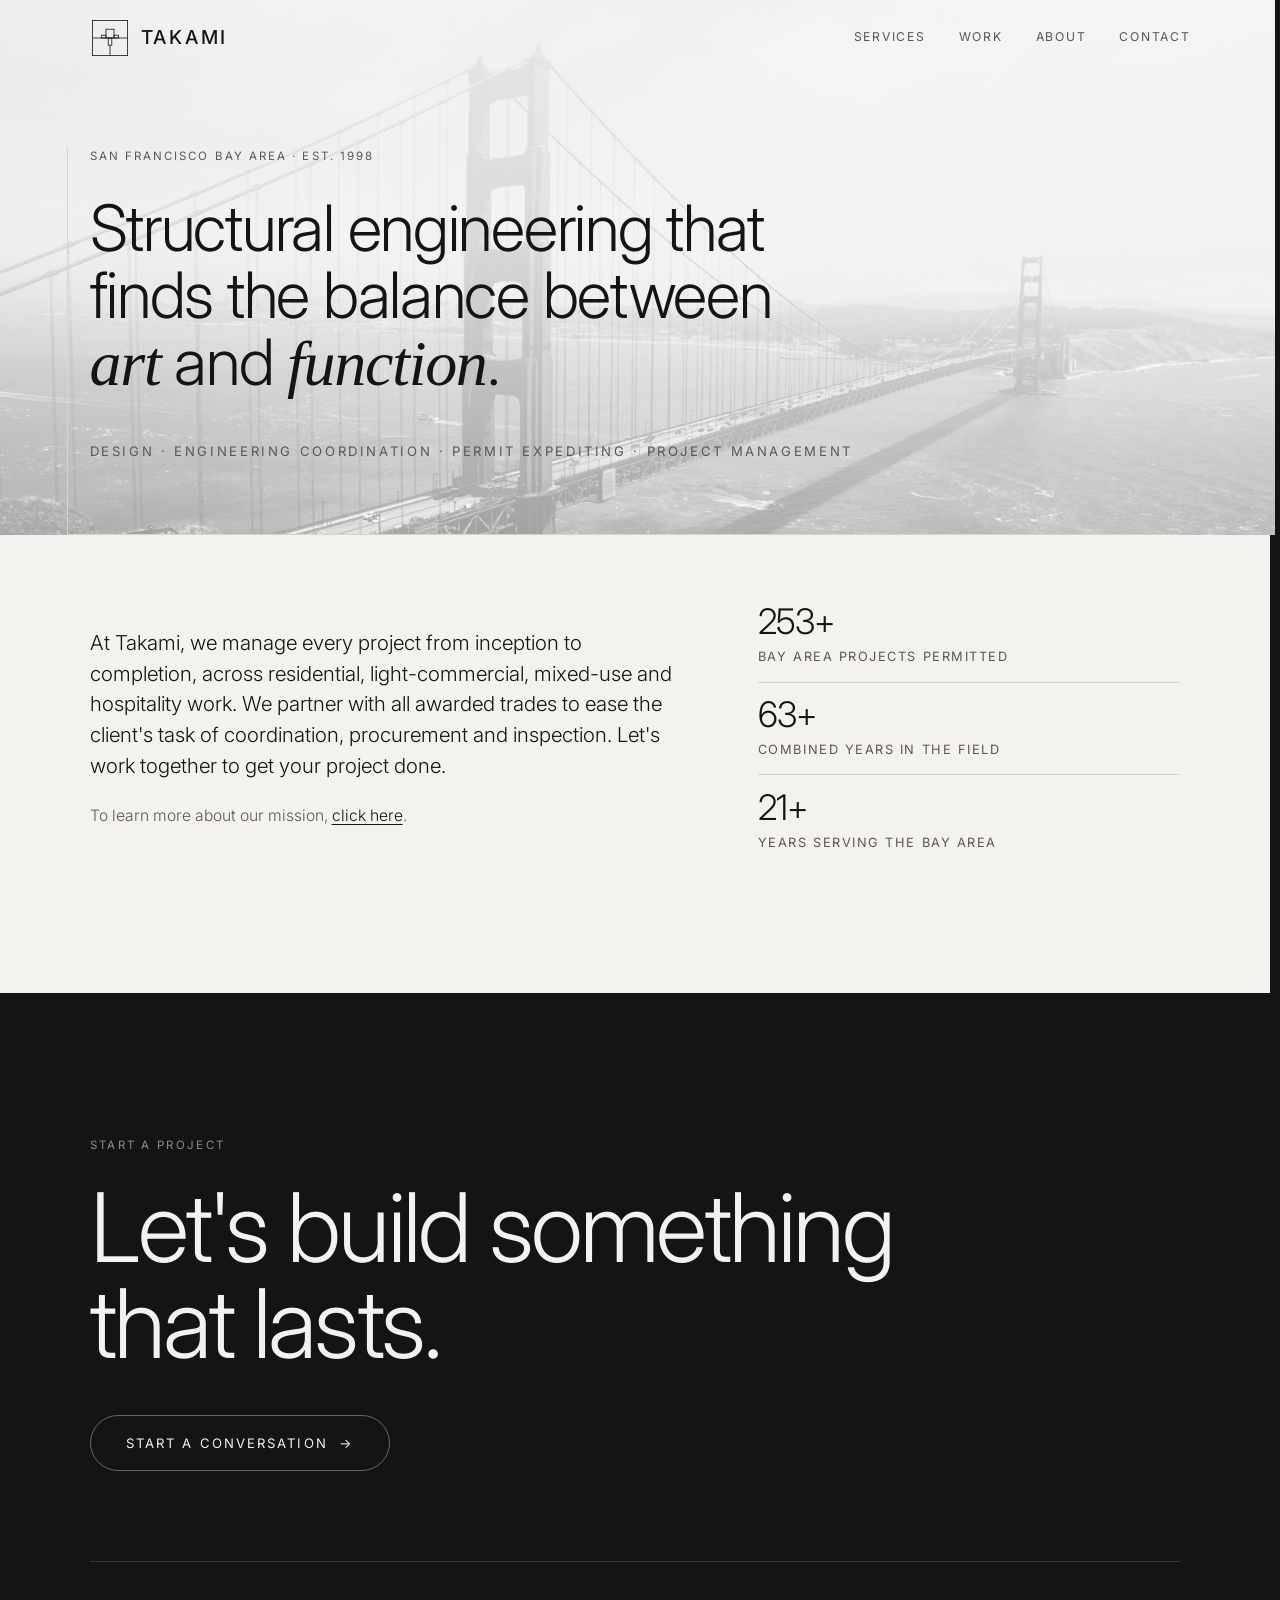
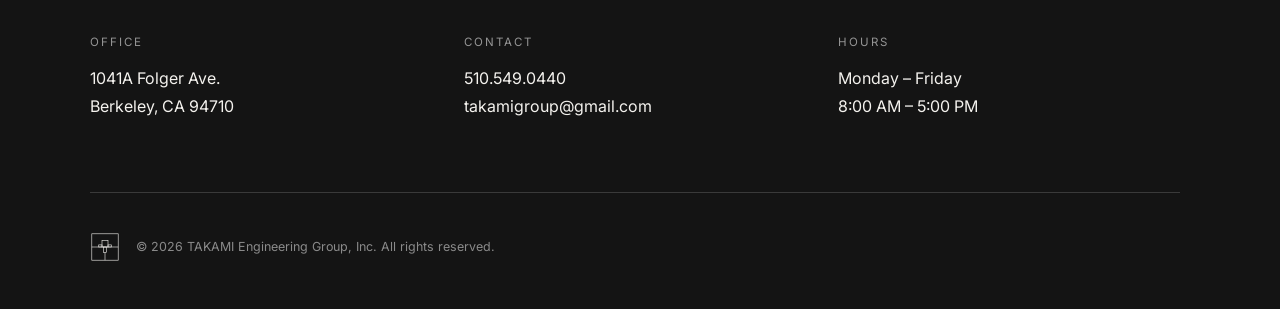
==== index.html @ b1cdbc2b "Mobile: centre 01-03 in the tower openings + centre the home page - Bridge: opening the raw image sh" ====
<!DOCTYPE html>
<html lang="en">

<head>
    <meta charset="utf-8" />
    <meta name="viewport" content="width=device-width, initial-scale=1" />
    <title>TAKAMI Engineering Group, Inc.</title>
    <meta name="description"
        content="TAKAMI Engineering Group provides structural engineering, design management and building permits for residential and commercial projects across the San Francisco Bay Area." />
    <meta name="theme-color" content="#141414" />

    <link rel="icon" type="image/svg+xml" href="favicon.svg" />

    <!-- Social / link sharing -->
    <meta property="og:type" content="website" />
    <meta property="og:site_name" content="TAKAMI Engineering Group, Inc." />
    <meta property="og:title" content="TAKAMI Engineering Group, Inc." />
    <meta property="og:description"
        content="Structural engineering, design management and building permits for residential and commercial projects across the San Francisco Bay Area." />
    <meta property="og:url" content="https://takamigroup.com/" />
    <meta name="twitter:card" content="summary" />
    <!-- TODO: add og:image (1200×630) once project photography is available -->

    <link rel="preconnect" href="https://fonts.googleapis.com">
    <link rel="preconnect" href="https://fonts.gstatic.com" crossorigin>
    <link href="https://fonts.googleapis.com/css2?family=Inter:wght@300;400;500&display=swap" rel="stylesheet">
    <link rel="stylesheet" href="styles.css?v=89">
</head>

<body class="home">

    <!-- Reusable logo mark (logo-only) for the intro + footer -->
    <template id="mark">
        <svg class="mark" viewBox="0 0 100 100" aria-hidden="true" focusable="false">
            <g fill="none" stroke="currentColor" stroke-width="2" vector-effect="non-scaling-stroke">
                <rect x="6" y="6" width="88" height="88" />
                <line x1="6" y1="50" x2="94" y2="50" />
                <rect x="40" y="28" width="20" height="22" />
                <rect x="29" y="43" width="11" height="7" />
                <rect x="60" y="43" width="11" height="7" />
                <rect x="45.5" y="50" width="9" height="18" />
                <line x1="50" y1="68" x2="50" y2="94" />
            </g>
        </svg>
    </template>

    <!-- ============================================================
         INTRO: black screen, white mark, folds into the corner
         (CSS-driven; auto-skipped under prefers-reduced-motion)
    ============================================================= -->
    <div id="intro" aria-hidden="true">
        <div class="intro__veil"></div>
        <span class="intro__mark" data-mark></span>
        <div class="intro__words">
            <span class="intro__title">TAKAMI</span>
            <span class="intro__sub">ENGINEERING GROUP, INC.</span>
        </div>
    </div>

    <!-- ============================================================
         NAV: light header with visible page links
    ============================================================= -->
    <header class="nav" id="top">
        <div class="nav__inner">
            <a class="brand" href="index.html" aria-label="TAKAMI, home">
                <span class="brand__mark">
                    <svg viewBox="0 0 100 100" aria-hidden="true" focusable="false">
                        <g class="m-logo" fill="none" stroke="currentColor" stroke-width="2"
                            vector-effect="non-scaling-stroke">
                            <rect x="6" y="6" width="88" height="88" />
                            <line x1="6" y1="50" x2="94" y2="50" />
                            <rect x="40" y="28" width="20" height="22" />
                            <rect x="29" y="43" width="11" height="7" />
                            <rect x="60" y="43" width="11" height="7" />
                            <rect x="45.5" y="50" width="9" height="18" />
                            <line x1="50" y1="68" x2="50" y2="94" />
                        </g>
                    </svg>
                </span>
                <span class="brand__word">TAKAMI</span>
            </a>
            <button class="nav__toggle" id="navToggle" type="button" aria-label="Menu"
                aria-expanded="false" aria-controls="navLinks">
                <span></span><span></span><span></span>
            </button>
            <nav class="nav__links" id="navLinks" aria-label="Primary">
                <a href="services.html">Services</a>
                <a href="work.html">Work</a>
                <a href="about.html">About</a>
                <a href="contact.html">Contact</a>
            </nav>
        </div>
    </header>

    <main>

        <!-- Hero -->
        <section class="hero reveal">
            <p class="eyebrow">San Francisco Bay Area · Est. 1998</p>
            <div class="hero__lines">
                <h1 class="hero__statement">
                    Structural engineering that<br>
                    finds the balance between<br>
                    <span class="nowrap"><em>art</em> and <em>function</em>.</span>
                </h1>
                <p class="hero__sub">Design · Engineering Coordination<span class="hero__sub-cut"> · </span><br class="hero__sub-nl">Permit Expediting · Project Management</p>
            </div>
            <hr class="hero__rule">
        </section>

        <!-- Intro copy -->
        <section class="intro-copy reveal">
            <div class="intro-copy__text">
                <p class="intro-copy__lead">
                    At Takami, we manage every project from inception to completion, across
                    residential, light-commercial, mixed-use and hospitality work. We
                    partner with all awarded trades to ease the client's task of
                    coordination, procurement and inspection. Let's work together to get your 
                    project done.
                </p>
                <p class="intro-copy__more">
                    To learn more about our mission, <a href="about.html">click here</a>.
                </p>
            </div>
            <dl class="stats">
                <div>
                    <dt>300+</dt>
                    <dd>Bay Area projects permitted</dd>
                </div>
                <div>
                    <dt>75+</dt>
                    <dd>Combined years in the field</dd>
                </div>
                <div>
                    <dt>25+</dt>
                    <dd>Years serving the Bay Area</dd>
                </div>
            </dl>
        </section>

    </main>

    <!-- Contact / footer -->
    <footer class="footer">
        <div class="footer__cta reveal">
            <p class="footer__eyebrow">Start a project</p>
            <h2>Let's build something<br>that lasts.</h2>
            <a class="button" href="contact.html">
                Start a conversation <span class="button__arrow" aria-hidden="true">→</span>
            </a>
        </div>

        <div class="footer__grid">
            <div>
                <h3>Office</h3>
                <p><a class="map-link" href="https://www.google.com/maps/dir/?api=1&amp;destination=1041A%20Folger%20Ave%2C%20Berkeley%2C%20CA%2094710" target="_blank" rel="noopener">1041A Folger Ave.<br>Berkeley, CA 94710</a></p>
            </div>
            <div>
                <h3>Contact</h3>
                <p>
                    <a href="tel:+15105490440">510.549.0440</a><br>
                    <a href="mailto:takamigroup@gmail.com">takamigroup@gmail.com</a>
                </p>
            </div>
            <div>
                <h3>Hours</h3>
                <p>Monday – Friday<br>8:00 AM – 5:00 PM</p>
            </div>
        </div>

        <div class="footer__base">
            <span class="footer__mark" data-mark></span>
            <p>© <span id="year"></span> TAKAMI Engineering Group, Inc. All rights reserved.</p>
        </div>
    </footer>

    <script src="site.js?v=89"></script>

</body>

</html>
---- styles.css ----
/* ------------------------------------------------------------------
   TAKAMI Engineering Group — concept homepage
   Monochrome, typographic, image-forward. No dependencies.
------------------------------------------------------------------ */

:root {
    --ink: #141414;
    --ink-soft: #5c584f;
    --paper: #f4f2ee;
    --line: #d8d4cc;
    --tile: #e5e1d9;
    --accent: #3d4b57;
    /* muted steel-blue, used only on hover / focus */
    --max: 1320px;
    --pad: clamp(1.5rem, 7vw, 8.5rem);
    /* left edge of the centred content — the shared alignment gutter
       (matches the footer: padding sits OUTSIDE the max-width) */
    --gutter: max(var(--pad), calc((100vw - var(--max)) / 2));
    --header-h: 4.75rem;
    --ease: cubic-bezier(0.22, 1, 0.36, 1);
}

*,
*::before,
*::after {
    box-sizing: border-box;
}

html {
    scroll-behavior: smooth;
    scroll-padding-top: var(--header-h);
    /* the footer's dark colour fills any overscroll past the bottom (no white gap) */
    background: var(--ink);
    /* reserve the scrollbar's width so nothing shifts when the page unlocks
       after the intro — the custom bar lives in this already-reserved gutter */
    scrollbar-gutter: stable;
    /* Firefox: thumb hidden until JS adds .scrolling */
    scrollbar-width: thin;
    scrollbar-color: transparent var(--paper);
}

html.scrolling {
    scrollbar-color: #a29c92 var(--paper);
}

/* custom scrollbar (WebKit / Chromium) — a floating capsule that is hidden
   by default and only appears while scrolling (JS toggles html.scrolling) */
::-webkit-scrollbar {
    width: 12px;
}

::-webkit-scrollbar-track {
    /* paper track blends with the page so only the floating thumb shows
       (the black html background is kept for the bottom overscroll) */
    background: var(--paper);
}

::-webkit-scrollbar-thumb {
    background: transparent;
    background-clip: padding-box;
    border: 2px solid transparent;
    border-radius: 999px;
    transition: background 0.3s var(--ease);
}

html.scrolling::-webkit-scrollbar-thumb {
    background: #a29c92;
}

html.scrolling::-webkit-scrollbar-thumb:hover {
    background: #7d766a;
}

body {
    margin: 0;
    background: var(--paper);
    color: var(--ink);
    font-family: "Inter", system-ui, -apple-system, sans-serif;
    font-weight: 400;
    line-height: 1.55;
    -webkit-font-smoothing: antialiased;
    text-rendering: optimizeLegibility;
    /* full-bleed backdrops use 100vw; clip the sliver past the content box so no
       horizontal scrollbar appears at any width or zoom (clip keeps vertical
       scrolling intact, unlike hidden) */
    overflow-x: clip;
}

a {
    color: inherit;
    text-decoration: none;
}

/* address links to Google Maps directions — inherit their surrounding colour */
.map-link:hover {
    text-decoration: underline;
    text-underline-offset: 3px;
}

/* crafted keyboard focus — invisible to mouse users */
:focus-visible {
    outline: 2px solid var(--accent);
    outline-offset: 3px;
    border-radius: 2px;
}

/* light ring on the dark footer for contrast */
.button:focus-visible,
.footer a:focus-visible {
    outline-color: rgba(244, 242, 238, 0.85);
}

/* Golden Gate tower behind the process (numbers) section only — full-bleed,
   grayscale, ghosted. The image top matches the section top; it scrolls with the
   section (not fixed). Full-bleed is safe at any width via body's overflow-x. */
.process-band {
    position: relative;
    /* how far the tower is zoomed past cover; site.js reads this to keep the copy
       aligned to the (now wider) legs. Higher = tower bigger, copy wider. */
    --tower-zoom: 1.75;
}

/* the process section's own padding — kept on .process-band directly (not tied
   to following the page-head) so the tuned tower-image height holds wherever the
   section sits in the page order */
.process-band {
    padding-top: clamp(1rem, 3vh, 2rem);
    /* holds the section (and thus the tower image) at its original height while
       the tightened steps free up space above */
    padding-bottom: clamp(1.5rem, 3.8vh, 8rem);
}

/* no divider under the "Our Process" label (transparent keeps the section
   height identical), and drop just the label lower without moving the journey
   or the tower image */
/* drop just the "Our Process" label lower, and KEEP its original bottom spacing
   so the process section height (and the tuned tower fit) is unchanged */
.process-band .section-head {
    margin-bottom: clamp(1.75rem, 4vh, 2.5rem);
    padding-bottom: clamp(0.9rem, 2.2vh, 1.4rem);
    transform: translateY(clamp(1.5rem, 4vh, 3rem));
}

/* space after the services marquee, before the tower image begins —
   matches the page-lead → rule gap */
.svc-section {
    padding-bottom: clamp(2rem, 5vh, 3.5rem);
}

/* Our difference sits between the tower and the footer — tighten the space
   above and below it */
.difference {
    padding-top: clamp(2rem, 5vh, 3.5rem);
    padding-bottom: clamp(2rem, 5vh, 3.5rem);
    display: grid;
    /* left column hugs the text (capped so it can't overflow on mid widths); the
       map sits right beside it, and leftover space falls to the right */
    grid-template-columns: minmax(0, 39rem) clamp(15rem, 22vw, 20rem);
    justify-content: start;
    align-items: center;
    gap: clamp(2.5rem, 5vw, 4.5rem);
}

.process-band::before {
    content: "";
    position: absolute;
    top: 0;
    bottom: 0;
    left: 50%;
    width: 100vw;
    transform: translateX(-50%);
    z-index: 0;
    pointer-events: none;
    background:
        linear-gradient(rgba(244, 242, 238, 0.80), rgba(244, 242, 238, 0.80)),
        url("golden_gate2.avif") center -26px / auto calc(var(--tower-zoom) * 100%) no-repeat;
    filter: grayscale(1) contrast(1.05);
}

.process-band > * {
    position: relative;
    z-index: 1;
}

h1,
h2,
h3 {
    font-weight: 300;
    letter-spacing: -0.02em;
    margin: 0;
    text-wrap: balance;
}

p {
    text-wrap: pretty;
}

.mark {
    width: 100%;
    height: 100%;
    display: block;
}

.eyebrow,
.section-index,
.tile__place,
.footer h3 {
    font-size: 0.72rem;
    text-transform: uppercase;
    letter-spacing: 0.18em;
    color: var(--ink-soft);
    font-weight: 400;
}

/* ---------------------------------------------------------------- Nav / brand */

.nav {
    position: fixed;
    top: 0;
    left: 0;
    right: 0;
    z-index: 200;
    height: var(--header-h);
    /* transparent with no line at the top; both fade in on scroll (all pages) */
    background: transparent;
    border-bottom: 1px solid transparent;
    transition: background 0.45s var(--ease), border-color 0.45s var(--ease);
}

/* solidify the header + reveal its underline once the page is scrolled */
body.scrolled .nav {
    background: var(--paper);
    border-bottom-color: var(--line);
}

.nav__inner {
    height: 100%;
    max-width: calc(var(--max) + 2 * var(--pad));
    margin-inline: auto;
    padding: 0 var(--pad);
    display: flex;
    align-items: center;
    justify-content: space-between;
    gap: 1.5rem;
}

.brand {
    display: inline-flex;
    align-items: center;
    gap: 0.7rem;
    flex: none;
    color: var(--ink);
}

.brand__mark {
    width: 40px;
    height: 40px;
    display: block;
    flex: none;
}

.brand__mark svg {
    width: 100%;
    height: 100%;
    display: block;
    overflow: visible;
}

.brand__word {
    font-size: 1.2rem;
    letter-spacing: 0.14em;
    font-weight: 500;
}


/* --- visible page navigation (readily available, no logo click) --- */
.nav__links {
    display: flex;
    align-items: center;
    gap: clamp(1.25rem, 2.6vw, 2.75rem);
}

.nav__links a {
    position: relative;
    font-size: 0.76rem;
    text-transform: uppercase;
    letter-spacing: 0.14em;
    color: var(--ink-soft);
    transition: color 0.3s var(--ease);
}

.nav__links a::after {
    content: "";
    position: absolute;
    left: 0;
    bottom: -6px;
    width: 100%;
    height: 1px;
    background: var(--ink);
    transform: scaleX(0);
    transform-origin: left;
    transition: transform 0.35s var(--ease);
}

.nav__links a:hover,
.nav__links a[aria-current="page"] {
    color: var(--ink);
}

.nav__links a:hover::after,
.nav__links a[aria-current="page"]::after {
    transform: scaleX(1);
}

/* --- mobile menu toggle --- */
.nav__toggle {
    display: none;
    flex-direction: column;
    gap: 5px;
    -webkit-appearance: none;
    appearance: none;
    background: none;
    border: 0;
    padding: 0.5rem;
    margin: -0.5rem;
    cursor: pointer;
    color: var(--ink);
}

.nav__toggle span {
    display: block;
    width: 24px;
    height: 1.5px;
    background: currentColor;
    transition: transform 0.35s var(--ease), opacity 0.3s var(--ease);
}

.nav__toggle.is-open span:nth-child(1) {
    transform: translateY(6.5px) rotate(45deg);
}

.nav__toggle.is-open span:nth-child(2) {
    opacity: 0;
}

.nav__toggle.is-open span:nth-child(3) {
    transform: translateY(-6.5px) rotate(-45deg);
}

@media (max-width: 720px) {
    .nav__toggle {
        display: inline-flex;
    }

    .nav__links {
        position: fixed;
        top: var(--header-h);
        left: 0;
        right: 0;
        flex-direction: column;
        align-items: stretch;
        gap: 0;
        padding: 0.25rem var(--pad) 1.25rem;
        background: var(--paper);
        border-bottom: 1px solid var(--line);
        transform: translateY(-10px);
        opacity: 0;
        visibility: hidden;
        transition: opacity 0.3s var(--ease), transform 0.3s var(--ease),
            visibility 0s linear 0.3s;
    }

    .nav__links.is-open {
        opacity: 1;
        visibility: visible;
        transform: none;
        transition: opacity 0.3s var(--ease), transform 0.3s var(--ease);
    }

    .nav__links a {
        font-size: 0.95rem;
        letter-spacing: 0.1em;
        padding: 0.95rem 0;
        border-bottom: 1px solid var(--line);
    }

    .nav__links a:last-child {
        border-bottom: 0;
    }

    .nav__links a::after {
        display: none;
    }
}

/* ---------------------------------------------------------------- Intro */

body.intro-lock {
    overflow: hidden;
}

#intro {
    display: none;
}

@media (prefers-reduced-motion: no-preference) {
    /* off-white intro that matches the page — the logo settles into the light header */
    #intro {
        display: block;
        position: fixed;
        inset: 0;
        z-index: 9999;
        pointer-events: none;
        background: var(--paper);
    }

    #intro .intro__veil {
        display: none;
    }

    /* mark + words start hidden and fade in together once ready */
    #intro .intro__mark {
        position: absolute;
        top: 50%;
        left: 50%;
        width: min(190px, 38vw);
        aspect-ratio: 1;
        transform: translate(-50%, -50%);
        color: var(--ink);
        opacity: 0;
    }

    #intro .intro__words {
        position: absolute;
        left: 50%;
        top: calc(50% + min(95px, 19vw) + 1.6rem);
        transform: translateX(-50%);
        display: flex;
        flex-direction: column;
        align-items: center;
        gap: 0.5rem;
        text-align: center;
        white-space: nowrap;
        color: var(--ink);
        opacity: 0;
    }

    .intro__title {
        font-size: clamp(1.9rem, 5.5vw, 3rem);
        font-weight: 300;
        letter-spacing: 0.05em;
        line-height: 1;
    }

    .intro__sub {
        font-size: clamp(0.68rem, 1.5vw, 0.9rem);
        font-weight: 400;
        letter-spacing: 0.32em;
        color: var(--ink-soft);
    }

    /* the sequence starts only after fonts are ready (JS adds .intro-ready):
       logo + wordmark fade in, wordmark dissolves, logo travels to the header,
       then the whole intro fades away revealing the light page beneath */
    body.intro-ready #intro {
        animation: introOut 0.6s var(--ease) 3.4s forwards;
    }

    body.intro-ready #intro .intro__mark {
        animation: introIn 0.7s var(--ease) forwards,
            markToCorner 1.35s var(--ease) 2s forwards;
    }

    body.intro-ready #intro .intro__words {
        animation: introWordsIn 0.8s var(--ease) 0.15s both,
            introWordsOut 0.6s var(--ease) 1.55s forwards;
    }
}

/* logo settles exactly onto the header .brand mark — JS measures the real mark
   and sets --mark-x/y/w; the calc() values are only a pre-JS fallback */
@keyframes markToCorner {
    to {
        top: var(--mark-y, calc((var(--header-h) - 40px) / 2));
        left: var(--mark-x, var(--gutter));
        width: var(--mark-w, 40px);
        transform: translate(0, 0);
    }
}

@keyframes introIn {
    from {
        opacity: 0;
    }

    to {
        opacity: 1;
    }
}

/* wordmark rises and fades in on load */
@keyframes introWordsIn {
    from {
        opacity: 0;
        transform: translateX(-50%) translateY(16px);
    }

    to {
        opacity: 1;
        transform: translateX(-50%) translateY(0);
    }
}

/* then lifts away before the mark travels to the corner */
@keyframes introWordsOut {
    to {
        opacity: 0;
        transform: translateX(-50%) translateY(-10px);
    }
}

@keyframes introOut {
    to {
        opacity: 0;
    }
}

/* ---------------------------------------------------------------- Layout */

main {
    display: block;
}

section {
    padding: clamp(4.5rem, 12vh, 9rem) var(--pad);
    /* +2·pad so the inner padding lands the content at the same width and
       margins as the footer box (padding effectively sits outside --max) */
    max-width: calc(var(--max) + 2 * var(--pad));
    margin-inline: auto;
}

.section-head {
    /* same gap as the page eyebrow → title (1.75rem) */
    margin-bottom: 1.75rem;
    padding-bottom: 0;
    /* no line under the heading — a section is ended by a rule, not started;
       kept transparent (not removed) so section heights are unchanged */
    border-bottom: 1px solid transparent;
}

/* section labels now read like the page eyebrow: small, uppercase, muted */
.section-head h2 {
    margin: 0;
    font-size: 0.72rem;
    font-weight: 400;
    text-transform: uppercase;
    letter-spacing: 0.18em;
    color: var(--ink-soft);
}

/* ---------------------------------------------------------------- Hero */

.hero {
    padding-top: calc(var(--header-h) + clamp(2rem, 8vh, 6rem));
    padding-bottom: 0;
    position: relative;
}

/* Golden Gate backdrop behind the hero — full-bleed, grayscale, ghosted so the
   text stays crisp. Runs from the very top (behind the transparent header, so it
   shows through) down to the hero rule. The image is positioned low so the
   bridge sits toward the bottom of the hero. */
.hero::before {
    content: "";
    position: absolute;
    top: 0;
    bottom: 0;
    left: 50%;
    width: 100vw;
    transform: translateX(-50%);
    z-index: 0;
    pointer-events: none;
    background:
        linear-gradient(180deg,
            rgba(244, 242, 238, 0.92) 0%,
            rgba(244, 242, 238, 0.85) 45%,
            rgba(244, 242, 238, 0.60) 100%),
        url("golden_gate.avif") center top / cover no-repeat;
    filter: grayscale(1) contrast(1.04);
}

/* Intersecting-lines frame: a vertical spine in the left margin that meets the
   hero rule at the bottom-left corner, cradling the hero words (Avelar cue). */
.hero::after {
    content: "";
    position: absolute;
    left: calc(var(--pad) - 1.4rem);
    top: calc(var(--header-h) + clamp(2rem, 8vh, 6rem));
    bottom: 0;
    width: 1px;
    background: var(--line);
    z-index: 1;
    pointer-events: none;
}

.hero > * {
    position: relative;
    z-index: 1;
}

/* extend the rule left so it intersects the vertical spine, and push it a little
   lower so the ghosted bridge shows more before the rule (home only) */
.hero .hero__rule {
    margin-top: clamp(3.5rem, 8vh, 6rem);
    margin-left: -1.4rem;
    width: calc(100% + 1.4rem);
}

/* the gutter is too tight for the spine on small screens */
@media (max-width: 640px) {
    .hero::after {
        display: none;
    }

    .hero .hero__rule {
        margin-left: 0;
        width: auto;
    }
}

.eyebrow {
    margin: 0 0 1.75rem;
}

/* shrink-wrap the statement + sub so the sub can justify to the exact width
   of the widest headline line (Picture 1) */
.hero__lines {
    width: max-content;
    max-width: 100%;
}

.hero__statement {
    font-size: clamp(2rem, 5vw, 4.2rem);
    line-height: 1.05;
    /* explicit line break controls the wrap — don't let balance override it */
    text-wrap: wrap;
}

.nowrap {
    white-space: nowrap;
}

/* divider between the hero and the section below */
.hero__rule {
    height: 0;
    border: 0;
    border-top: 1px solid var(--line);
    margin: clamp(2rem, 5vh, 3.5rem) 0 0;
}

.hero__statement em {
    font-style: italic;
    font-family: Georgia, "Times New Roman", serif;
    font-weight: 300;
}

.hero__sub {
    margin: 2.75rem 0 0;
    font-size: 0.82rem;
    letter-spacing: 0.2em;
    text-transform: uppercase;
    color: var(--ink-soft);
    /* stretch the single line to the full width of the headline block */
    text-align: justify;
    text-align-last: justify;
}

/* the mobile-only line break (splits the four services 2 + 2); on desktop the
   line stays single, so the middle separator shows as a normal middot instead */
.hero__sub-nl {
    display: none;
}

/* ---------------------------------------------------------------- Intro copy */

.intro-copy {
    display: grid;
    grid-template-columns: 1.4fr 1fr;
    gap: clamp(2rem, 6vw, 6rem);
    align-items: stretch;
    /* symmetric vertical padding so the whole block centres in its section;
       trimmed to offset the taller hero above so the footer stays put */
    padding-block: clamp(2rem, 6vh, 4.75rem);
}

/* left column: keep its copy centred in the shared column height */
.intro-copy__text {
    display: flex;
    flex-direction: column;
    justify-content: center;
}

.intro-copy__lead {
    font-size: clamp(1.05rem, 1.6vw, 1.3rem);
    font-weight: 300;
    line-height: 1.5;
    margin: 0;
}

.intro-copy__more {
    margin: 1.4rem 0 0;
    font-size: 0.98rem;
    font-weight: 300;
    color: var(--ink-soft);
}

.intro-copy__more a {
    color: var(--ink);
    text-decoration: underline;
    text-underline-offset: 3px;
}

.stats {
    display: grid;
    grid-auto-rows: 1fr;
    margin: 0;
}

/* Equal, gap-free rows so each divider line sits exactly at a row boundary;
   centring the content then lands it midway between its two lines. */
.stats div {
    display: flex;
    flex-direction: column;
    justify-content: center;
    border-top: 1px solid var(--line);
    padding: 0.9rem 0;
}

.stats div:first-child {
    border-top: 0;
}

.stats dt {
    font-size: clamp(1.6rem, 2.8vw, 2.2rem);
    font-weight: 300;
    letter-spacing: -0.03em;
    line-height: 1;
}

.stats dd {
    margin: 0.5rem 0 0;
    font-size: 0.8rem;
    text-transform: uppercase;
    letter-spacing: 0.12em;
    color: var(--ink-soft);
}

/* ---------------------------------------------------------------- Work grid */

.grid {
    display: grid;
    grid-template-columns: repeat(3, 1fr);
    gap: clamp(1rem, 2.2vw, 1.75rem);
}

.tile {
    display: flex;
    flex-direction: column;
    gap: 1.1rem;
    transition: transform 0.5s var(--ease);
}

.tile__img {
    display: block;
    aspect-ratio: 4 / 5;
    background: var(--tile);
    background-image:
        linear-gradient(135deg, rgba(0, 0, 0, 0.05) 0%, transparent 55%);
    position: relative;
    overflow: hidden;
    box-shadow: inset 0 0 0 1px rgba(20, 20, 20, 0.08);
    transition: box-shadow 0.5s var(--ease);
}

.tile__img::before {
    content: attr(data-label);
    position: absolute;
    left: 1rem;
    bottom: 1rem;
    font-size: 0.68rem;
    text-transform: uppercase;
    letter-spacing: 0.18em;
    color: var(--ink-soft);
}

.tile__img::after {
    content: "";
    position: absolute;
    inset: 0;
    background: var(--ink);
    opacity: 0;
    transition: opacity 0.5s var(--ease);
}

.tile:hover {
    transform: translateY(-4px);
}

.tile:hover .tile__img {
    box-shadow: inset 0 0 0 1px rgba(20, 20, 20, 0.2);
}

.tile:hover .tile__img::after {
    opacity: 0.05;
}

/* hanging catalog number + caption */
.tile__foot {
    display: flex;
    gap: 1rem;
    align-items: baseline;
}

.tile__no {
    flex: none;
    font-size: 0.72rem;
    letter-spacing: 0.1em;
    color: var(--ink-soft);
    font-variant-numeric: tabular-nums;
}

.tile__meta {
    display: flex;
    flex-direction: column;
    gap: 0.3rem;
}

.tile__name {
    position: relative;
    width: max-content;
    max-width: 100%;
    font-size: 1.02rem;
    font-weight: 400;
    transition: color 0.4s var(--ease);
}

.tile__name::after {
    content: "";
    position: absolute;
    left: 0;
    bottom: -3px;
    width: 100%;
    height: 1px;
    background: var(--accent);
    transform: scaleX(0);
    transform-origin: left;
    transition: transform 0.45s var(--ease);
}

.tile:hover .tile__name {
    color: var(--accent);
}

.tile:hover .tile__name::after {
    transform: scaleX(1);
}

/* ---------------------------------------------------------------- Practice */

/* centered single column so each service sits on the bridge tower's axis */
.capabilities {
    list-style: none;
    margin: 0 auto;
    padding: 0;
    max-width: 44rem;
}

.capabilities li {
    font-size: clamp(1.15rem, 2.4vw, 1.65rem);
    font-weight: 300;
    padding: 1.15rem 0;
    border-bottom: 1px solid var(--line);
    text-align: center;
}

.practice__note {
    max-width: 46ch;
    margin: 2.75rem 0 0;
    color: var(--ink-soft);
    font-size: 1rem;
}

/* ---------------------------------------------------------------- Footer */

.footer {
    background: var(--ink);
    color: var(--paper);
    padding: clamp(4.5rem, 12vh, 8rem) var(--pad) 2.5rem;
    margin-top: clamp(3rem, 8vh, 6rem);
}

.footer > * {
    max-width: var(--max);
    margin-inline: auto;
}

.footer__cta {
    padding-top: clamp(1rem, 4vh, 3rem);
    padding-bottom: clamp(4rem, 10vh, 7rem);
    border-bottom: 1px solid rgba(255, 255, 255, 0.16);
}

.footer__eyebrow {
    margin: 0 0 1.5rem;
    font-size: 0.72rem;
    text-transform: uppercase;
    letter-spacing: 0.2em;
    color: rgba(255, 255, 255, 0.5);
}

.footer__cta h2 {
    font-size: clamp(2.6rem, 7.5vw, 6rem);
    line-height: 1;
    letter-spacing: -0.03em;
    margin-bottom: 2.75rem;
}

.button {
    display: inline-flex;
    align-items: center;
    gap: 0.7rem;
    padding: 1.05rem 2.2rem;
    border: 1px solid rgba(255, 255, 255, 0.35);
    border-radius: 100px;
    font-size: 0.82rem;
    text-transform: uppercase;
    letter-spacing: 0.16em;
    transition: background 0.4s var(--ease), color 0.4s var(--ease),
        border-color 0.4s var(--ease);
}

.button:hover {
    background: var(--paper);
    color: var(--ink);
    border-color: var(--paper);
}

.button__arrow {
    transition: transform 0.4s var(--ease);
}

.button:hover .button__arrow {
    transform: translateX(4px);
}

.footer h3 {
    color: rgba(255, 255, 255, 0.55);
    margin: 0 0 0.85rem;
}

.footer__grid {
    display: grid;
    grid-template-columns: repeat(3, 1fr);
    gap: 2rem;
    padding: clamp(3rem, 8vh, 5rem) 0;
}

.footer__grid p {
    margin: 0;
    line-height: 1.7;
}

.footer__grid a:hover {
    color: #fff;
    text-decoration: underline;
    text-underline-offset: 3px;
}

.footer__base {
    display: flex;
    align-items: center;
    gap: 1rem;
    padding-top: 2rem;
    border-top: 1px solid rgba(255, 255, 255, 0.16);
    color: rgba(255, 255, 255, 0.5);
    font-size: 0.78rem;
}

.footer__mark {
    width: 30px;
    height: 30px;
    flex: none;
    color: var(--paper);
}

/* ---------------------------------------------------------------- Reveal */

.reveal {
    opacity: 0;
    transform: translateY(22px);
    transition: opacity 0.9s var(--ease), transform 0.9s var(--ease);
}

.reveal.is-visible {
    opacity: 1;
    transform: none;
}

/* staggered children (grid tiles, capability rows) */
[data-stagger] > * {
    opacity: 0;
    transform: translateY(18px);
    transition: opacity 0.8s var(--ease), transform 0.8s var(--ease);
}

[data-stagger].is-visible > * {
    opacity: 1;
    transform: none;
}

@media (prefers-reduced-motion: reduce) {

    .reveal,
    [data-stagger] > * {
        opacity: 1;
        transform: none;
        transition: none;
    }

    html {
        scroll-behavior: auto;
    }
}

/* ---------------------------------------------------------------- Responsive */

@media (min-width: 640px) {
    .brand__word em {
        display: inline;
        margin-left: 0.7rem;
        letter-spacing: 0.06em;
        font-size: 1.15rem;
    }
}

@media (max-width: 860px) {
    .intro-copy {
        grid-template-columns: 1fr;
    }

    .grid {
        grid-template-columns: repeat(2, 1fr);
    }
}

@media (max-width: 560px) {
    .nav__links {
        gap: 1.1rem;
    }

    .brand__word em {
        display: none;
    }

    .grid,
    .capabilities,
    .footer__grid,
    .menu__meta {
        grid-template-columns: 1fr;
    }

    .tile__img {
        aspect-ratio: 3 / 2;
    }
}

/* ================================================================
   Inner pages — shared components (Services / About / Contact)
================================================================ */

.page-head {
    /* match the home hero so the eyebrow sits at the same height */
    padding-top: calc(var(--header-h) + clamp(2rem, 8vh, 6rem));
    padding-bottom: 0;
}

.page-title {
    /* same size as the home hero statement */
    font-size: clamp(2rem, 5vw, 4.2rem);
    line-height: 1.05;
    letter-spacing: -0.02em;
    font-weight: 300;
}

.page-title em {
    font-style: italic;
    font-family: Georgia, "Times New Roman", serif;
    font-weight: 300;
}

.page-lead {
    margin: 1.75rem 0 0;
    font-size: clamp(1.1rem, 1.9vw, 1.5rem);
    font-weight: 300;
    line-height: 1.5;
    color: var(--ink);
    /* fill the full content width, justified to the right border */
    text-align: justify;
    text-justify: inter-word;
}

/* tighten the gap between the page header and the first section */
.page-head + section {
    padding-top: clamp(2.5rem, 6vh, 4rem);
}

/* --- Process --- */
.process__step {
    display: grid;
    grid-template-columns: 3.5rem 1fr;
    gap: clamp(1rem, 3vw, 2.5rem);
    align-items: baseline;
    padding: clamp(1.5rem, 3.5vh, 2.5rem) 0;
    border-top: 1px solid var(--line);
}

.process__step:last-child {
    border-bottom: 1px solid var(--line);
}

.process__no {
    font-size: 0.72rem;
    letter-spacing: 0.12em;
    color: var(--ink-soft);
    font-variant-numeric: tabular-nums;
}

.process__title {
    font-size: clamp(1.3rem, 3vw, 2.1rem);
    font-weight: 300;
    letter-spacing: -0.02em;
}

.process__desc {
    margin: 0.6rem 0 0;
    max-width: 54ch;
    color: var(--ink-soft);
    font-size: 1rem;
    line-height: 1.6;
}

/* services list — one full-width row */
.capabilities__wide {
    grid-column: 1 / -1;
}

/* ---- Services marquee: two rows of names drifting opposite directions ---- */
.svc-marquee {
    position: relative;
    left: 50%;
    width: 100vw;
    transform: translateX(-50%);
    overflow: hidden;
    display: flex;
    flex-direction: column;
    gap: clamp(0.35rem, 1.4vh, 1rem);
    /* ghost the names in and out at both edges */
    -webkit-mask-image: linear-gradient(90deg, transparent, #000 7%, #000 93%, transparent);
    mask-image: linear-gradient(90deg, transparent, #000 7%, #000 93%, transparent);
}

.svc-row {
    display: flex;
    width: max-content;
    will-change: transform;
}

.svc-track {
    display: flex;
    align-items: center;
    flex: none;
}

.svc-item {
    flex: none;
    white-space: nowrap;
    font-size: clamp(1.3rem, 3.4vw, 2.5rem);
    font-weight: 300;
    letter-spacing: -0.01em;
    color: var(--ink);
    transition: color 0.3s var(--ease);
}

/* small rotated-square separator between each name */
.svc-item::after {
    content: "";
    display: inline-block;
    width: 0.4em;
    height: 0.4em;
    margin: 0 clamp(1.5rem, 4vw, 3rem);
    transform: translateY(-0.12em) rotate(45deg);
    border: 1px solid var(--line);
}

.svc-item:hover {
    color: var(--accent);
}

@media (prefers-reduced-motion: no-preference) {
    .svc-row {
        animation: svcScroll 42s linear infinite;
    }

    .svc-row--rev {
        animation-direction: reverse;
    }
}

@keyframes svcScroll {
    to {
        transform: translateX(-50%);
    }
}

/* ---- Services: two strands unwinding around the statement (DNA-style) ---- */
.svc-orbit {
    display: block;
    width: 100%;
    max-width: 1120px;
    margin: clamp(0.5rem, 2.5vh, 2rem) auto 0;
    overflow: visible;
    /* hidden until JS has aligned + started it, so the first paint is never the
       un-aligned/static state — it fades in already positioned and moving */
    opacity: 0;
    transition: opacity 0.5s var(--ease);
    /* ghost the strand ends in and out, like the marquee did — the centred
       statement sits at 50% and is untouched */
    -webkit-mask-image: linear-gradient(90deg, transparent, #000 9%, #000 91%, transparent);
    mask-image: linear-gradient(90deg, transparent, #000 9%, #000 91%, transparent);
}

.svc-orbit.is-ready {
    opacity: 1;
}

.svc-orbit text {
    font-family: "Inter", system-ui, -apple-system, sans-serif;
}

.svc-orbit__strand {
    font-weight: 300;
    letter-spacing: 2px;
}

.svc-orbit__strand--top {
    fill: var(--ink);
}

.svc-orbit__strand--bot {
    fill: var(--ink-soft);
}

.svc-orbit__statement {
    fill: var(--ink);
    font-weight: 300;
    letter-spacing: -0.01em;
}

.svc-orbit__em {
    font-style: italic;
    font-family: Georgia, "Times New Roman", serif;
}

.svc-orbit__soft {
    fill: var(--ink-soft);
}

/* screen-reader-only summary of the services + statement */
.svc-sr {
    position: absolute;
    width: 1px;
    height: 1px;
    padding: 0;
    margin: -1px;
    overflow: hidden;
    clip: rect(0, 0, 0, 0);
    white-space: nowrap;
    border: 0;
}

/* narrow-screen fallback — the ring needs width, so below the breakpoint we
   swap it for the statement between two simple drifting rows */
.svc-fallback {
    display: none;
}

.svc-fallback__statement {
    margin: clamp(1.4rem, 4vh, 2.2rem) 0;
    text-align: center;
    font-size: clamp(1.35rem, 5.2vw, 1.9rem);
    font-weight: 300;
    line-height: 1.35;
    color: var(--ink);
}

.svc-fallback__statement em {
    font-style: italic;
    font-family: Georgia, "Times New Roman", serif;
}

@media (max-width: 720px) {
    /* clip the orbit's side overflow to the section (html doesn't clip, so the
       negative side margins would otherwise add horizontal scroll) */
    .svc-section {
        overflow-x: clip;
    }

    /* Show the animated orbit on phones too. It's wider than the viewport and
       centred, so the ring + statement sit centre-screen while the side strands
       run off the (clipped) edges and scroll in — same idea as desktop. */
    .svc-orbit {
        display: block;
        width: 640px;
        max-width: none;
        /* equal negative side margins centre the 640px orbit and let it overflow
           the (clipped) viewport symmetrically */
        margin: clamp(1rem, 4vh, 2rem) calc(50% - 320px);
    }

    .svc-fallback {
        display: none;
    }
}

/* --- Dark band (differentiator / founder quote) --- */
.band {
    background: var(--ink);
    color: var(--paper);
    padding: clamp(4rem, 11vh, 8rem) var(--pad);
    margin-top: clamp(3rem, 8vh, 6rem);
}

.band > * {
    max-width: var(--max);
    margin-inline: auto;
}

.band__eyebrow {
    margin: 0 0 1.5rem;
    font-size: 0.72rem;
    text-transform: uppercase;
    letter-spacing: 0.2em;
    color: rgba(244, 242, 238, 0.55);
}

.band__title {
    font-size: clamp(2rem, 5vw, 3.6rem);
    font-weight: 300;
    letter-spacing: -0.02em;
    line-height: 1.05;
    max-width: 20ch;
}

.band__title em {
    font-style: italic;
    font-family: Georgia, "Times New Roman", serif;
    font-weight: 300;
}

.band__text {
    max-width: 58ch;
    margin: 1.75rem 0 0;
    color: rgba(244, 242, 238, 0.8);
    font-size: clamp(1.05rem, 1.6vw, 1.2rem);
    line-height: 1.65;
}

.jurisdictions {
    list-style: none;
    display: flex;
    flex-wrap: wrap;
    gap: 0.6rem 2.25rem;
    margin: 2.5rem 0 0;
    padding: 0;
}

.jurisdictions li {
    position: relative;
    padding-left: 1.3rem;
    font-size: 1rem;
    color: var(--ink);
}

.jurisdictions li::before {
    content: "·";
    position: absolute;
    left: 0;
    color: var(--ink-soft);
}

/* --- Founder pullquote (light) --- */
.pullquote {
    margin: 0;
    max-width: 32ch;
}

.pullquote p {
    margin: 0 0 1.25rem;
    font-size: clamp(1.35rem, 2.8vw, 2.15rem);
    font-weight: 300;
    line-height: 1.35;
    letter-spacing: -0.01em;
    color: var(--ink);
}

.pullquote cite {
    display: block;
    margin-top: 2rem;
    font-style: normal;
    font-size: 0.75rem;
    letter-spacing: 0.16em;
    text-transform: uppercase;
    color: var(--ink-soft);
}

/* Content-width gray rule between sections — same width and the same space
   above/below as the page-lead intro rule. The rule owns the whole gap: the
   section before it gets its bottom padding zeroed and the section after it its
   top padding, so every rule sits in identical space. */
.about-rule {
    border: 0;
    border-top: 1px solid var(--line);
    width: min(var(--max), calc(100% - 2 * var(--pad)));
    margin: clamp(2rem, 5vh, 3.5rem) auto clamp(3rem, 6vh, 4.5rem);
}

section:has(+ .about-rule) {
    padding-bottom: 0;
}

.about-rule + section {
    padding-top: 0;
}

/* drop the last prose line's trailing margin so the rule's own margin sets the
   space above it */
.prose > :last-child {
    margin-bottom: 0;
}

/* tighten the gap between the last About section and the footer */
#leandre {
    padding-bottom: clamp(1.5rem, 4vh, 3rem);
}

/* --- Split (label + prose) --- */
.split {
    display: grid;
    grid-template-columns: 1fr 2.1fr;
    align-items: start;
    padding-top: clamp(3rem, 7vh, 5rem);
}

/* a single vertical divider down the middle, instead of a full-width top line */
.split__label {
    padding-right: clamp(2rem, 5vw, 4rem);
}

.split .prose {
    border-left: 1px solid var(--line);
    padding-left: clamp(2rem, 5vw, 4rem);
    /* JS widens each block so its right edge lines up with "Work" in the header */
    max-width: none;
}

.split__label h2 {
    font-size: clamp(1.5rem, 3vw, 2.2rem);
    font-weight: 300;
    letter-spacing: -0.02em;
}

.split__sub {
    margin: 0.5rem 0 0;
    font-size: 0.75rem;
    text-transform: uppercase;
    letter-spacing: 0.16em;
    color: var(--ink-soft);
}

.split__portrait {
    display: block;
    margin-top: 1.75rem;
    max-width: 240px;
    aspect-ratio: 4 / 5;
    background: var(--tile);
    box-shadow: inset 0 0 0 1px rgba(20, 20, 20, 0.08);
}

/* --- Prose --- */
.prose {
    max-width: 60ch;
}

.prose p {
    margin: 0 0 1.4rem;
    font-size: clamp(1.02rem, 1.5vw, 1.18rem);
    line-height: 1.7;
}

.prose p:last-child {
    margin-bottom: 0;
}

.prose__lead {
    font-size: clamp(1.25rem, 2vw, 1.6rem) !important;
    font-weight: 300;
    line-height: 1.45 !important;
    color: var(--ink);
}

.prose__statement {
    font-size: clamp(1.1rem, 1.7vw, 1.35rem) !important;
    line-height: 1.5 !important;
    color: var(--ink);
}

.prose__statement strong {
    font-weight: 500;
}

.prose__note {
    color: var(--ink-soft);
    font-size: 0.9rem !important;
}

/* --- Contact: form + details --- */
.contact {
    display: grid;
    grid-template-columns: 1.5fr 1fr;
    gap: clamp(2.5rem, 6vw, 6rem);
    align-items: start;
}

.contact__form {
    min-width: 0;
}

/* Form */
.form {
    display: grid;
    gap: clamp(1.6rem, 3.4vh, 2.3rem);
}

/* `display: grid` otherwise beats the UA [hidden] rule after submit */
.form[hidden] {
    display: none;
}

.form__row {
    display: grid;
    grid-template-columns: 1fr 1fr;
    gap: clamp(1.6rem, 3vw, 2.5rem);
}

.field {
    display: grid;
    gap: 0.55rem;
    min-width: 0;
}

.field label {
    font-size: 0.72rem;
    text-transform: uppercase;
    letter-spacing: 0.16em;
    color: var(--ink-soft);
}

.field__opt {
    text-transform: none;
    letter-spacing: 0;
    opacity: 0.6;
}

.field input,
.field textarea,
.field select {
    width: 100%;
    font: inherit;
    color: var(--ink);
    background: transparent;
    border: 0;
    border-bottom: 1px solid var(--line);
    border-radius: 0;
    padding: 0.55rem 0;
    transition: border-color 0.35s var(--ease);
}

.field textarea {
    resize: vertical;
    min-height: 5.5rem;
    line-height: 1.6;
}

.field input:focus,
.field textarea:focus,
.field select:focus {
    outline: none;
    border-color: var(--ink);
}

/* Custom select chevron */
.field__select {
    position: relative;
}

.field select {
    -webkit-appearance: none;
    appearance: none;
    padding-right: 1.6rem;
    cursor: pointer;
}

.field__select::after {
    content: "";
    position: absolute;
    right: 0.25rem;
    top: 45%;
    width: 0.5rem;
    height: 0.5rem;
    border-right: 1px solid var(--ink-soft);
    border-bottom: 1px solid var(--ink-soft);
    transform: translateY(-50%) rotate(45deg);
    pointer-events: none;
}

.form__actions {
    display: flex;
    align-items: center;
    flex-wrap: wrap;
    gap: clamp(1.25rem, 3vw, 2rem);
    margin-top: 0.4rem;
}

.form__note {
    margin: 0;
    color: var(--ink-soft);
    font-size: 0.92rem;
}

.form__note a {
    border-bottom: 1px solid var(--line);
}

.form__note a:hover {
    border-color: var(--ink);
}

/* Solid (light-page) button variant for the primary action */
.button--solid {
    background: var(--ink);
    color: var(--paper);
    border-color: var(--ink);
}

.button--solid:hover {
    background: transparent;
    color: var(--ink);
    border-color: var(--ink);
}

/* Confirmation after submit (front-end only until a backend is wired) */
.form__sent {
    max-width: 42ch;
    padding: clamp(1rem, 3vh, 2rem) 0;
}

.form__sent-mark {
    display: inline-flex;
    align-items: center;
    justify-content: center;
    width: 3rem;
    height: 3rem;
    border-radius: 999px;
    background: var(--ink);
    color: var(--paper);
    font-size: 1.15rem;
    margin-bottom: 1.5rem;
}

.form__sent h3 {
    font-size: clamp(1.4rem, 3vw, 2rem);
    font-weight: 300;
    margin: 0 0 0.75rem;
}

.form__sent p {
    margin: 0;
    color: var(--ink-soft);
    line-height: 1.7;
}

.form__sent a {
    border-bottom: 1px solid var(--line);
}

.form__sent a:hover {
    border-color: var(--ink);
}

/* Details sidebar */
.contact__aside {
    display: grid;
    gap: clamp(1.75rem, 3.5vh, 2.5rem);
    align-content: start;
    padding-left: clamp(2rem, 4vw, 3.5rem);
    border-left: 1px solid var(--line);
}

.contact__block h3 {
    margin: 0 0 0.6rem;
    font-size: 0.72rem;
    text-transform: uppercase;
    letter-spacing: 0.18em;
    color: var(--ink-soft);
    font-weight: 400;
}

.contact__block p {
    margin: 0;
    line-height: 1.7;
}

.contact__block a:hover {
    text-decoration: underline;
    text-underline-offset: 3px;
}

/* --- Slim light footer (contact page) --- */
.site-foot {
    background: var(--paper);
    border-top: 1px solid var(--line);
    padding: 2rem var(--pad);
}

.site-foot__inner {
    max-width: var(--max);
    margin-inline: auto;
    display: flex;
    align-items: center;
    gap: 1rem;
    color: var(--ink-soft);
    font-size: 0.78rem;
}

.site-foot__mark {
    width: 30px;
    height: 30px;
    flex: none;
    color: var(--ink);
}

@media (max-width: 860px) {

    .split {
        grid-template-columns: 1fr;
        gap: 1.25rem;
    }

    /* stack cleanly on small screens — no vertical divider */
    .split__label {
        padding-right: 0;
    }

    .split .prose {
        border-left: 0;
        padding-left: 0;
    }

    .contact {
        grid-template-columns: 1fr;
        gap: clamp(2.5rem, 6vh, 4rem);
    }

    .contact__aside {
        border-left: 0;
        padding-left: 0;
        padding-top: clamp(2rem, 4vh, 2.75rem);
        border-top: 1px solid var(--line);
        grid-template-columns: repeat(2, 1fr);
        column-gap: clamp(2rem, 5vw, 3rem);
    }
}

@media (max-width: 560px) {
    .form__row {
        grid-template-columns: 1fr;
    }

    .contact__aside {
        grid-template-columns: 1fr;
    }
}

/* ================================================================
   Landing helpers — text links, teaser lead, footer nav
================================================================ */

.text-link {
    position: relative;
    display: inline-flex;
    align-items: center;
    gap: 0.55rem;
    width: max-content;
    margin-top: clamp(2rem, 4vh, 2.75rem);
    font-size: 0.78rem;
    text-transform: uppercase;
    letter-spacing: 0.16em;
    color: var(--ink);
}

.text-link > span {
    transition: transform 0.35s var(--ease);
}

.text-link:hover > span {
    transform: translateX(5px);
}

.text-link::after {
    content: "";
    position: absolute;
    left: 0;
    bottom: -5px;
    width: 100%;
    height: 1px;
    background: currentColor;
    transform: scaleX(0);
    transform-origin: left;
    transition: transform 0.4s var(--ease);
}

.text-link:hover::after {
    transform: scaleX(1);
}

.text-link--light {
    color: var(--paper);
}

.teaser-lead {
    max-width: 52ch;
    margin: 0 0 clamp(1.75rem, 3.5vh, 2.75rem);
    font-size: clamp(1.15rem, 2vw, 1.6rem);
    font-weight: 300;
    line-height: 1.5;
}

/* ================================================================
   Selected Work — rotating slideshow
================================================================ */

.slideshow__stage {
    position: relative;
    aspect-ratio: 16 / 10;
    overflow: hidden;
    background: var(--tile);
    box-shadow: inset 0 0 0 1px rgba(20, 20, 20, 0.08);
}

.slide {
    position: absolute;
    inset: 0;
    display: block;
    opacity: 0;
    background: var(--tile);
    background-image: linear-gradient(135deg, rgba(0, 0, 0, 0.05) 0%, transparent 55%);
    transition: opacity 0.9s var(--ease);
}

.slide.is-active {
    opacity: 1;
}

.slide::before {
    content: attr(data-label);
    position: absolute;
    left: 1.5rem;
    top: 1.5rem;
    font-size: 0.68rem;
    text-transform: uppercase;
    letter-spacing: 0.18em;
    color: var(--ink-soft);
}

.slideshow__controls {
    display: flex;
    align-items: flex-end;
    justify-content: space-between;
    gap: 1.5rem;
    margin-top: 1.5rem;
}

.slideshow__caption {
    display: flex;
    flex-direction: column;
    gap: 0.35rem;
}

.slideshow__name {
    font-size: clamp(1.1rem, 2.2vw, 1.5rem);
    font-weight: 400;
    letter-spacing: -0.01em;
}

.slideshow__place {
    font-size: 0.72rem;
    text-transform: uppercase;
    letter-spacing: 0.18em;
    color: var(--ink-soft);
}

.slideshow__nav {
    display: flex;
    align-items: center;
    gap: 1rem;
    flex: none;
}

.slideshow__counter {
    font-size: 0.72rem;
    letter-spacing: 0.18em;
    color: var(--ink-soft);
    font-variant-numeric: tabular-nums;
}

.slideshow__btn {
    width: 3rem;
    height: 3rem;
    display: inline-flex;
    align-items: center;
    justify-content: center;
    padding: 0;
    border: 1px solid var(--line);
    border-radius: 999px;
    background: none;
    color: var(--ink);
    font-size: 1rem;
    cursor: pointer;
    transition: background 0.3s var(--ease), color 0.3s var(--ease), border-color 0.3s var(--ease);
}

.slideshow__btn:hover {
    background: var(--ink);
    color: var(--paper);
    border-color: var(--ink);
}

.work__note {
    margin: clamp(1.5rem, 4vh, 2.5rem) 0 0;
    font-size: 0.85rem;
    letter-spacing: 0.04em;
    color: var(--ink-soft);
}

/* ================================================================
   Explore — landing navigation to the rest of the site
================================================================ */

.explore {
    padding-top: clamp(2.5rem, 6vh, 4rem);
}

.explore__row {
    display: grid;
    grid-template-columns: minmax(7rem, 1fr) 2.4fr auto;
    gap: clamp(1rem, 4vw, 3rem);
    align-items: baseline;
    padding: clamp(1.75rem, 4vh, 2.75rem) 0;
    border-top: 1px solid var(--line);
    color: var(--ink);
    transition: padding-left 0.4s var(--ease);
}

.explore__row:last-child {
    border-bottom: 1px solid var(--line);
}

.explore__row:hover {
    padding-left: 0.9rem;
}

.explore__title {
    font-size: clamp(1.6rem, 4vw, 2.8rem);
    font-weight: 300;
    letter-spacing: -0.02em;
}

.explore__desc {
    max-width: 46ch;
    color: var(--ink-soft);
    font-size: 1rem;
    line-height: 1.6;
}

.explore__arrow {
    font-size: 1.4rem;
    transition: transform 0.4s var(--ease);
}

.explore__row:hover .explore__arrow {
    transform: translateX(6px);
}

/* ================================================================
   Light statement (services differentiator)
================================================================ */

.lead-statement {
    margin: 0;
    /* one line — sized to fit the left column */
    white-space: nowrap;
    font-size: clamp(1.4rem, 3.2vw, 2.4rem);
    font-weight: 300;
    letter-spacing: -0.025em;
    line-height: 1.08;
}

.lead-statement em {
    font-style: italic;
    font-family: Georgia, "Times New Roman", serif;
    font-weight: 300;
}

.lead-copy {
    max-width: 58ch;
    margin: 1.75rem 0 0;
    font-size: clamp(1.05rem, 1.6vw, 1.2rem);
    line-height: 1.65;
    color: var(--ink-soft);
    /* JS sets width to the right edge of "permitted" (the d) above */
}

/* ---- Bay Area map (Our difference) ---- */
.difference__map {
    position: relative;
    align-self: center;
    width: 100%;
    aspect-ratio: 960 / 1070;
    /* both layers pull the same cached SVG; multiply drops the white land into
       the paper, leaving ink coastlines + soft-grey cities */
}

.difference__map::before,
.difference__map::after {
    content: "";
    position: absolute;
    inset: 0;
    background: url("bay_area.svg") center / contain no-repeat;
    mix-blend-mode: multiply;
    pointer-events: none;
}

/* faint base map — a quiet presence on the page */
.difference__map::before {
    opacity: 0.26;
}

/* crisp lens, revealed only under the pointer */
.difference__map::after {
    opacity: 0;
    -webkit-mask-image: radial-gradient(circle 150px at var(--mx, 50%) var(--my, 50%), #000 0, #000 30%, transparent 72%);
    mask-image: radial-gradient(circle 150px at var(--mx, 50%) var(--my, 50%), #000 0, #000 30%, transparent 72%);
    transition: opacity 0.4s var(--ease);
}

.difference__map.is-live::after {
    opacity: 0.9;
}

/* stack once there isn't room for the one-line statement beside the map: map
   below, statement wraps, copy full width */
@media (max-width: 1080px) {
    .difference {
        grid-template-columns: 1fr;
    }

    .lead-statement {
        white-space: normal;
    }

    .lead-copy {
        width: auto !important;
    }

    .difference__map {
        max-width: 24rem;
        margin-inline: auto;
    }
}

@media (prefers-reduced-motion: reduce) {
    .difference__map::after {
        transition: none;
    }
}

@media (max-width: 640px) {
    .slideshow__controls {
        flex-direction: column;
        align-items: flex-start;
    }

    .explore__row {
        grid-template-columns: 1fr auto;
        row-gap: 0.5rem;
    }

    .explore__desc {
        grid-column: 1 / -1;
        grid-row: 2;
    }
}

/* ================================================================
   Journey — the process drawn as a winding path (scroll-drawn SVG)
================================================================ */

/* old format: circle + line on the left, copy beside it, justified. The block is
   centred and sized so the left rail (line) sits on the tower's left leg and the
   justified right edge lands on the right leg. */
.journey {
    position: relative;
    /* stable width, centred over the tower — no longer tracks the bridge legs,
       so the descriptions keep a steady line count at any window size */
    width: min(90vw, 23rem);
    margin: 0 auto;
}

/* the drawn spine lives in the left rail; markers ride its centre. Plain divs
   (not an SVG dash) so the drawn line's length is exactly the scroll progress,
   robust at any window size. */
.journey__spine {
    position: absolute;
    top: 0;
    bottom: 0;
    left: 0;
    width: 3.25rem;
    pointer-events: none;
    z-index: 0;
}

/* the full-height track (light) */
.journey__spine::before {
    content: "";
    position: absolute;
    top: 0;
    bottom: 0;
    left: 50%;
    width: 1.5px;
    margin-left: -0.75px;
    background: var(--line);
}

/* the drawn line (dark); JS sets its height to the draw progress (0–100%) */
.journey__line {
    position: absolute;
    top: 0;
    left: 50%;
    width: 1.5px;
    height: 0;
    margin-left: -0.75px;
    background: var(--ink);
}

.journey__steps {
    position: relative;
    z-index: 1;
    list-style: none;
    margin: 0;
    padding: 0;
}

.journey__step {
    display: grid;
    grid-template-columns: 3.25rem 1fr;
    column-gap: clamp(0.75rem, 2vw, 1.25rem);
    /* centre the number circle on the whole title + description block */
    align-items: center;
    padding: clamp(0.9rem, 4.85vh, 3.5rem) 0;
}

/* keep step 1 pinned where it was while the gaps below tighten */
.journey__step:first-child {
    padding-top: clamp(2rem, 6vh, 4rem);
}

.journey__marker {
    grid-column: 1;
    justify-self: center;
    display: inline-flex;
    align-items: center;
    justify-content: center;
    flex: none;
    width: 3.25rem;
    height: 3.25rem;
    border-radius: 999px;
    background: var(--paper);
    border: 1px solid var(--line);
    color: var(--ink-soft);
    transition: background 0.5s var(--ease), border-color 0.5s var(--ease), color 0.5s var(--ease);
}

.journey__no {
    font-size: 0.78rem;
    letter-spacing: 0.06em;
    font-variant-numeric: tabular-nums;
}

.journey__marker.is-reached {
    background: var(--ink);
    border-color: var(--ink);
    color: var(--paper);
}

.journey__body {
    grid-column: 2;
}

.journey__title {
    font-size: clamp(1.15rem, 2.4vw, 1.6rem);
    font-weight: 300;
    line-height: 1.2;
    letter-spacing: -0.02em;
    /* centre the title within the copy column; the description below stays
       justified to the tower legs */
    text-align: center;
}

.journey__desc {
    margin: 0.55rem 0 0;
    color: var(--ink-soft);
    /* JS auto-fits this so each description holds exactly 3 lines within the
       tower legs; 0.92rem is the pre-JS fallback */
    font-size: var(--desc-fs, 0.92rem);
    line-height: 1.55;
    /* fill each line out to the tower leg (the right border) */
    text-align: justify;
    text-justify: inter-word;
}

/* ================================================================
   Founder quote — centred editorial composition
================================================================ */

.founder {
    text-align: center;
}

.founder__eyebrow {
    margin: 0 0 clamp(2.5rem, 6vh, 4rem);
}

.quote {
    position: relative;
    /* wide enough to keep "Takami Engineering Group" on one line */
    max-width: min(90vw, 34rem);
    margin: 0 auto;
    padding-top: clamp(2.5rem, 7vw, 4.5rem);
}

.quote::before {
    content: "\201C";
    position: absolute;
    top: -0.12em;
    left: 50%;
    transform: translateX(-50%);
    font-family: Georgia, "Times New Roman", serif;
    font-size: clamp(5rem, 13vw, 9rem);
    line-height: 1;
    color: var(--line);
    z-index: 0;
    pointer-events: none;
}

.quote > * {
    position: relative;
    z-index: 1;
}

.quote__lead {
    margin: 0;
    font-family: Georgia, "Times New Roman", serif;
    font-style: italic;
    font-weight: 300;
    font-size: clamp(1.5rem, 3.4vw, 2.5rem);
    line-height: 1.32;
    letter-spacing: -0.01em;
    color: var(--ink);
}

.quote__body {
    max-width: 54ch;
    margin: 1.5rem auto 0;
    color: var(--ink-soft);
    font-size: clamp(1rem, 1.4vw, 1.1rem);
    line-height: 1.7;
}

.quote__cite {
    margin-top: clamp(2rem, 5vh, 3rem);
    font-size: 0.74rem;
    text-transform: uppercase;
    letter-spacing: 0.18em;
    color: var(--ink-soft);
}

.quote__cite span {
    margin: 0 0.45rem;
    color: var(--line);
}

/* =====================================================================
   MOBILE OPTIMIZATION — phone-width refinements (see MOBILE_OPTIMIZATION.md).
   Desktop is untouched; everything here is gated to phone widths.
   ===================================================================== */
@media (max-width: 640px) {
    /* page-lead / subtext: justify so every page's subtext has a clean right
       border out to the content edge (aligns with the menu button in the header).
       Hyphenate so justification doesn't open big word-gap rivers on narrow screens. */
    .page-lead {
        text-align: justify;
        text-justify: inter-word;
        hyphens: auto;
    }

    /* H2 — drop the desktop <br>s and let the hero statement flow naturally */
    .hero__statement br {
        display: none;
    }

    .hero__lines {
        width: 100%;
    }

    /* H1 — the four services split 2 + 2 on a forced break and centre each line,
       instead of justifying two lines to the edges (which stretched the gaps
       around the middots unevenly). A little word-spacing gives the middots even
       breathing room so the line reads cleanly, not wonky. */
    .hero__sub {
        margin-top: 1.75rem;
        font-size: 0.66rem;
        text-align: center;
        /* override the base rule's justify so the two lines centre with even
           spacing instead of being stretched to the edges */
        text-align-last: center;
        letter-spacing: 0.06em;
        word-spacing: 0.14em;
        line-height: 2;
    }

    .hero__sub-cut {
        display: none;
    }

    .hero__sub-nl {
        display: inline;
    }

    .hero .eyebrow {
        font-size: 0.66rem;
    }

    /* Centre the whole home page on phones (hero eyebrow/headline/sub, the intro
       copy, and the stats). These classes are home-only, so other pages and the
       desktop layout are untouched. */
    .hero {
        text-align: center;
    }

    .intro-copy__text {
        text-align: center;
        align-items: center;
    }

    .intro-copy__more {
        width: 100%;
    }

    .stats div {
        align-items: center;
        text-align: center;
    }

    /* S2 — the Bay Area map has no hover spotlight on touch, so shrink it (it
       ate a whole screen as a faint ghost) and lift the base opacity so it
       reads as a deliberate small graphic */
    .difference__map {
        max-width: 15rem;
    }

    .difference__map::before {
        opacity: 0.4;
    }
}

/* Process bridge on phones — placed after the base .journey rules so these win
   on source order. Smaller copy + a slightly bolder drawn spine. */
@media (max-width: 720px) {
    /* zoom sets how far apart fitBridge places the leg borders, i.e. the copy
       column width; tuned so the descriptions fill ~3 lines between the legs */
    .process-band {
        --tower-zoom: 1.7;
    }

    /* Show the WHOLE tower (draw it near 1:1 instead of the 1.7 leg-zoom) so its
       three stacked openings line up with the three visible steps: 01, 02 and 03
       each sit vertically centred in an opening, between the tower's cross-braces.
       This is decoupled from --tower-zoom on purpose — that still drives fitBridge's
       leg/column width (the copy keeps its width); only the drawn image shrinks. */
    .process-band::before {
        background-size: auto 103%;
        background-position: center -48px;
    }

    /* smaller number circles + rail + a thinner drawn spine → more room for copy,
       so the words sit framed inside the bridge like the desktop version */
    .journey__step {
        grid-template-columns: 2.4rem 1fr;
    }

    .journey__spine {
        width: 2.4rem;
    }

    .journey__marker {
        width: 2.4rem;
        height: 2.4rem;
    }

    .journey__no {
        font-size: 0.64rem;
    }

    .journey__line,
    .journey__spine::before {
        width: 1px;
        margin-left: -0.5px;
    }

    /* descriptions justified to the copy edges (matches the desktop leg borders);
       hyphenated so the narrow between-the-legs column doesn't open rivers.
       font-size is left to fitBridge's auto-fit (--desc-fs) so the copy fills the
       leg-bounded column at 3 lines, exactly like the desktop version. */
    .journey__desc {
        text-align: justify;
        text-justify: inter-word;
        hyphens: auto;
    }
}
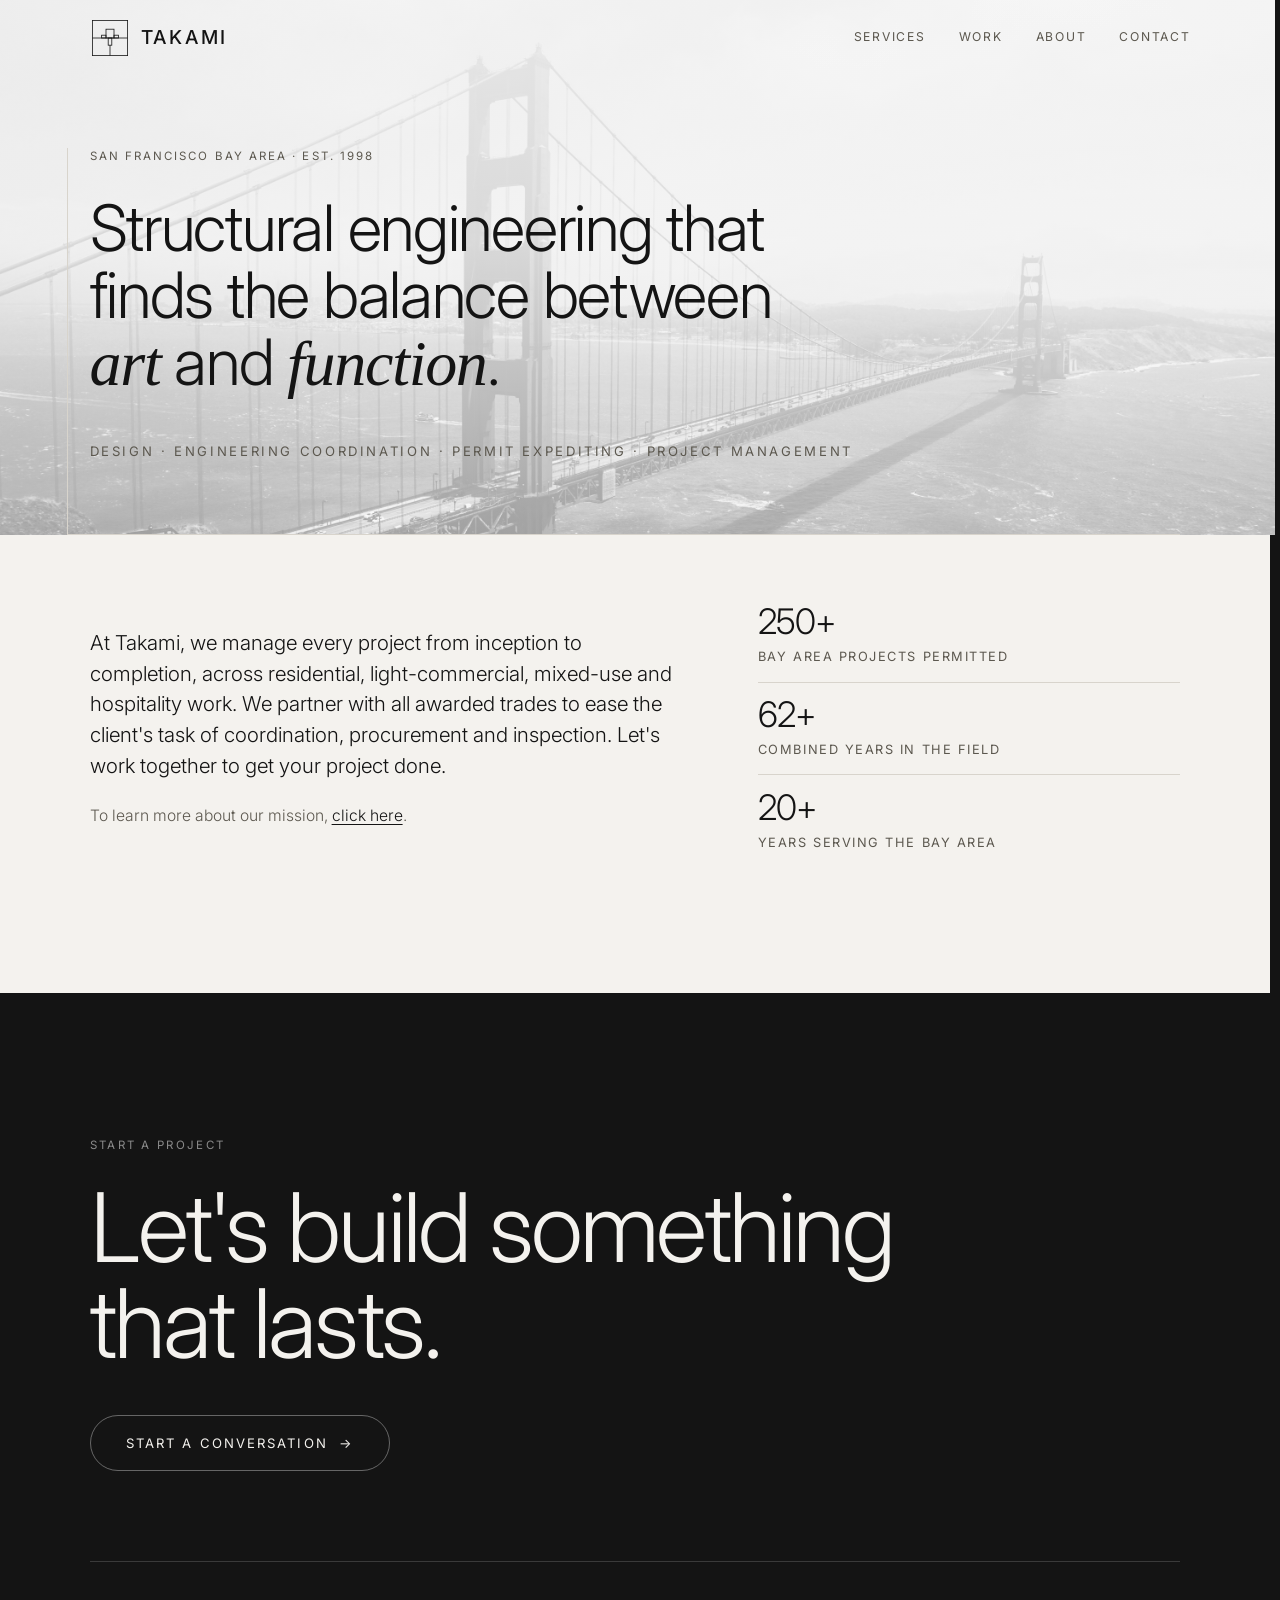
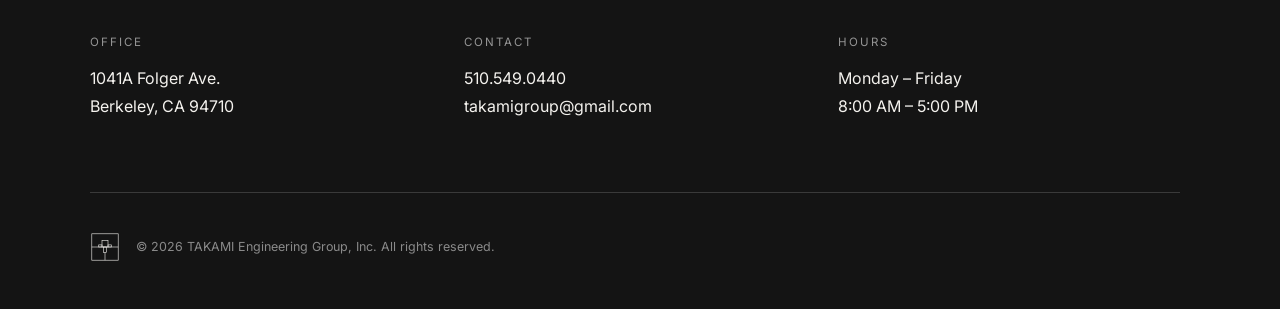
==== commit c64f90ea: "Mobile: centre only the hero on the home page Revert the intro-copy and stats centring from v89 — ke" ====
--- a/index.html
+++ b/index.html
@@ -24,7 +24,7 @@
     <link rel="preconnect" href="https://fonts.googleapis.com">
     <link rel="preconnect" href="https://fonts.gstatic.com" crossorigin>
     <link href="https://fonts.googleapis.com/css2?family=Inter:wght@300;400;500&display=swap" rel="stylesheet">
-    <link rel="stylesheet" href="styles.css?v=89">
+    <link rel="stylesheet" href="styles.css?v=90">
 </head>
 
 <body class="home">
@@ -174,7 +174,7 @@
         </div>
     </footer>
 
-    <script src="site.js?v=89"></script>
+    <script src="site.js?v=90"></script>
 
 </body>
 
--- a/styles.css
+++ b/styles.css
@@ -2370,24 +2370,10 @@
         font-size: 0.66rem;
     }
 
-    /* Centre the whole home page on phones (hero eyebrow/headline/sub, the intro
-       copy, and the stats). These classes are home-only, so other pages and the
-       desktop layout are untouched. */
+    /* Centre the hero on phones (eyebrow, headline, sub). Home-only class, so
+       other pages and the desktop layout are untouched. Everything below the hero
+       (intro copy, stats) keeps its original left-aligned layout. */
     .hero {
-        text-align: center;
-    }
-
-    .intro-copy__text {
-        text-align: center;
-        align-items: center;
-    }
-
-    .intro-copy__more {
-        width: 100%;
-    }
-
-    .stats div {
-        align-items: center;
         text-align: center;
     }
 
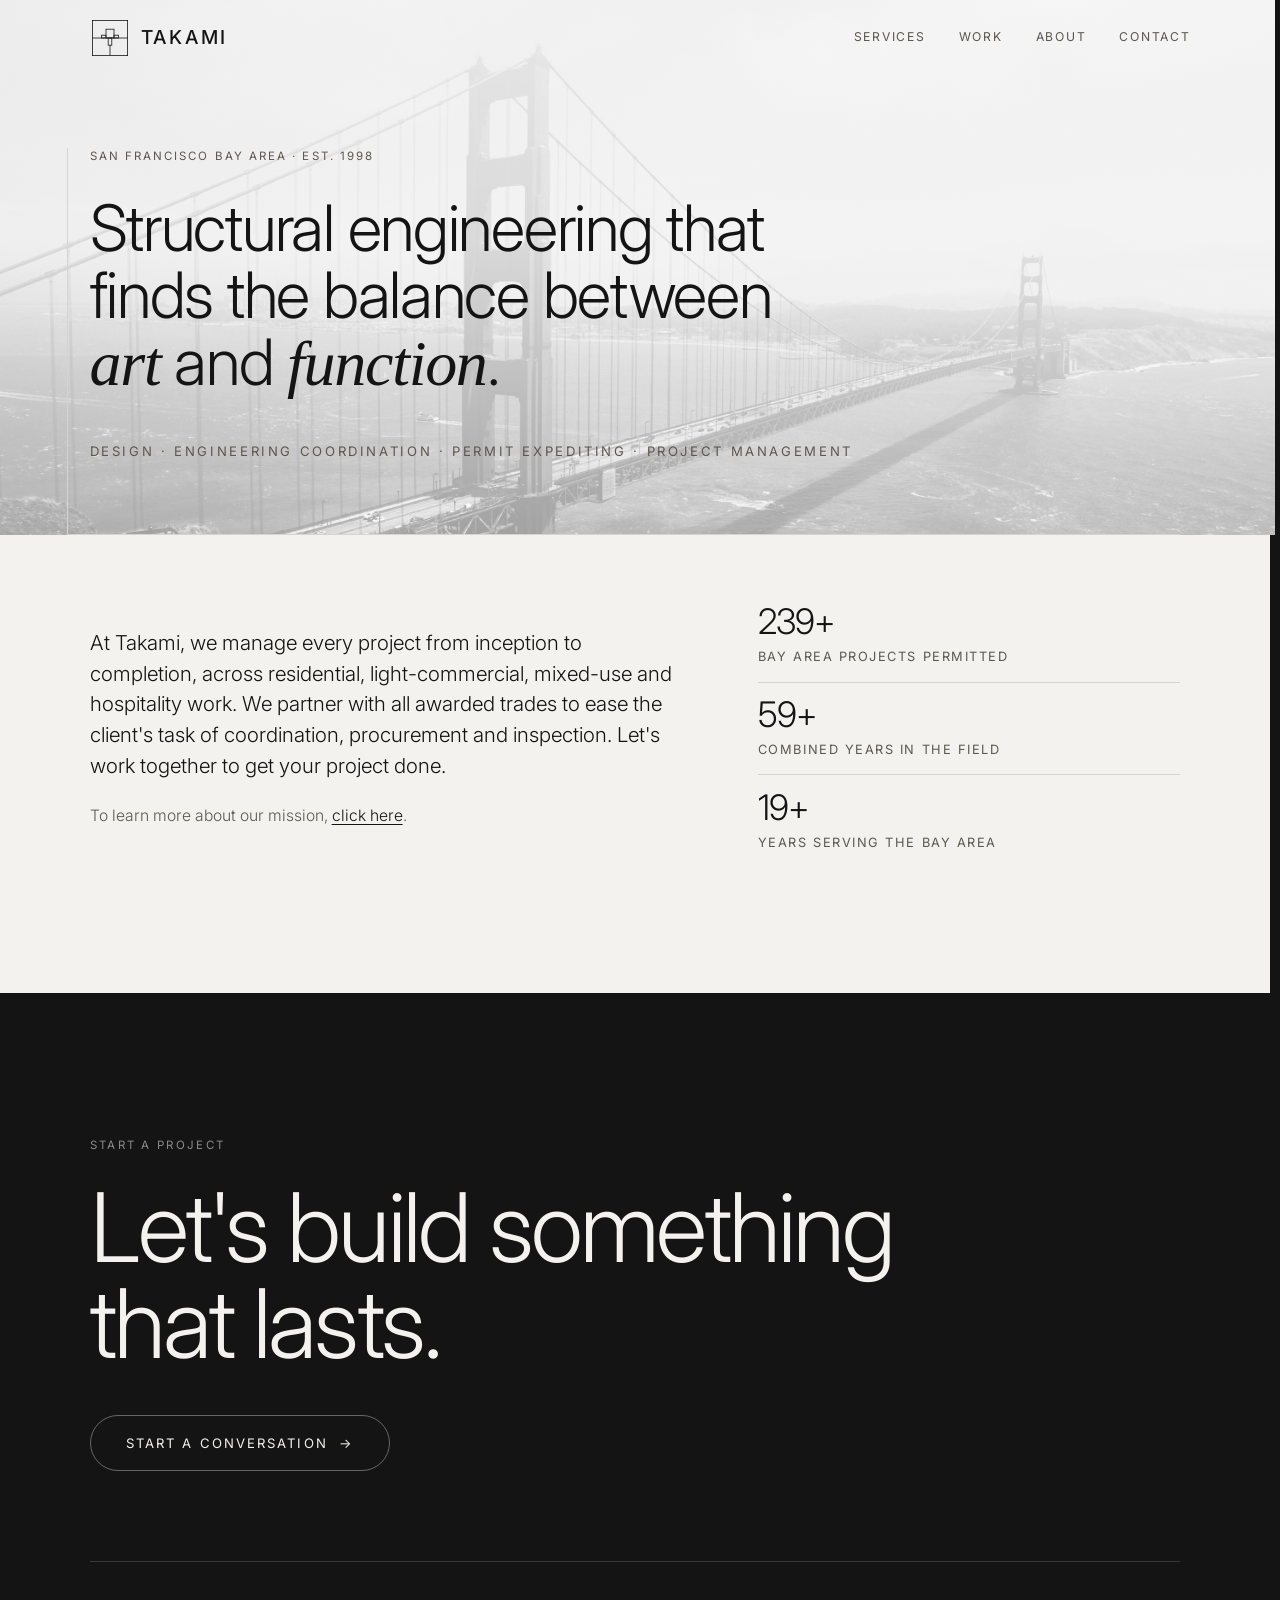
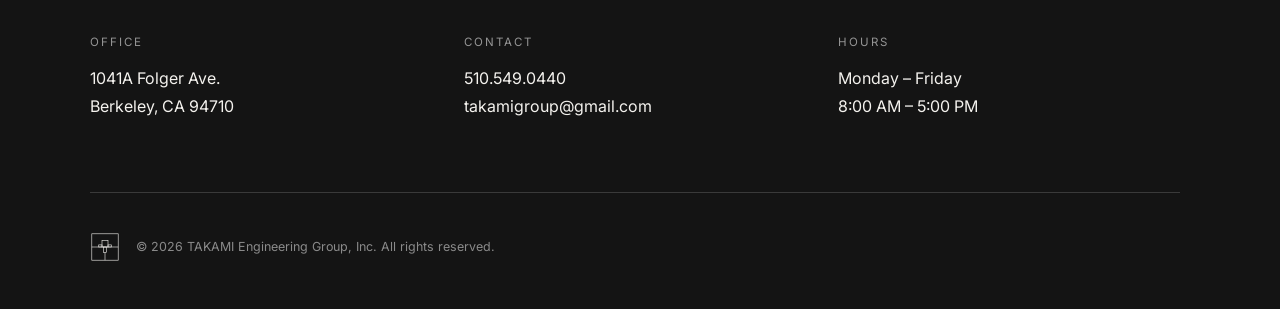
==== commit 85801663: "Mobile: reference desktop for the bridge framing Measured the desktop process section: the four step" ====
--- a/index.html
+++ b/index.html
@@ -24,7 +24,7 @@
     <link rel="preconnect" href="https://fonts.googleapis.com">
     <link rel="preconnect" href="https://fonts.gstatic.com" crossorigin>
     <link href="https://fonts.googleapis.com/css2?family=Inter:wght@300;400;500&display=swap" rel="stylesheet">
-    <link rel="stylesheet" href="styles.css?v=90">
+    <link rel="stylesheet" href="styles.css?v=91">
 </head>
 
 <body class="home">
@@ -174,7 +174,7 @@
         </div>
     </footer>
 
-    <script src="site.js?v=90"></script>
+    <script src="site.js?v=91"></script>
 
 </body>
 
--- a/styles.css
+++ b/styles.css
@@ -2392,20 +2392,14 @@
 /* Process bridge on phones — placed after the base .journey rules so these win
    on source order. Smaller copy + a slightly bolder drawn spine. */
 @media (max-width: 720px) {
-    /* zoom sets how far apart fitBridge places the leg borders, i.e. the copy
-       column width; tuned so the descriptions fill ~3 lines between the legs */
+    /* Match the DESKTOP bridge framing: same tower-zoom (1.75) and the base
+       -26px position, so the four steps land at the same image fractions the
+       desktop uses (~0.15 / 0.27 / 0.39 / 0.51). fitBridge reads this same zoom
+       for the leg/column width, auto-fitting the smaller mobile font to 3 lines —
+       so the framing carries over under the new font/spacing. (No ::before
+       override here: it inherits the base center -26px / auto 175%.) */
     .process-band {
-        --tower-zoom: 1.7;
-    }
-
-    /* Show the WHOLE tower (draw it near 1:1 instead of the 1.7 leg-zoom) so its
-       three stacked openings line up with the three visible steps: 01, 02 and 03
-       each sit vertically centred in an opening, between the tower's cross-braces.
-       This is decoupled from --tower-zoom on purpose — that still drives fitBridge's
-       leg/column width (the copy keeps its width); only the drawn image shrinks. */
-    .process-band::before {
-        background-size: auto 103%;
-        background-position: center -48px;
+        --tower-zoom: 1.75;
     }
 
     /* smaller number circles + rail + a thinner drawn spine → more room for copy,
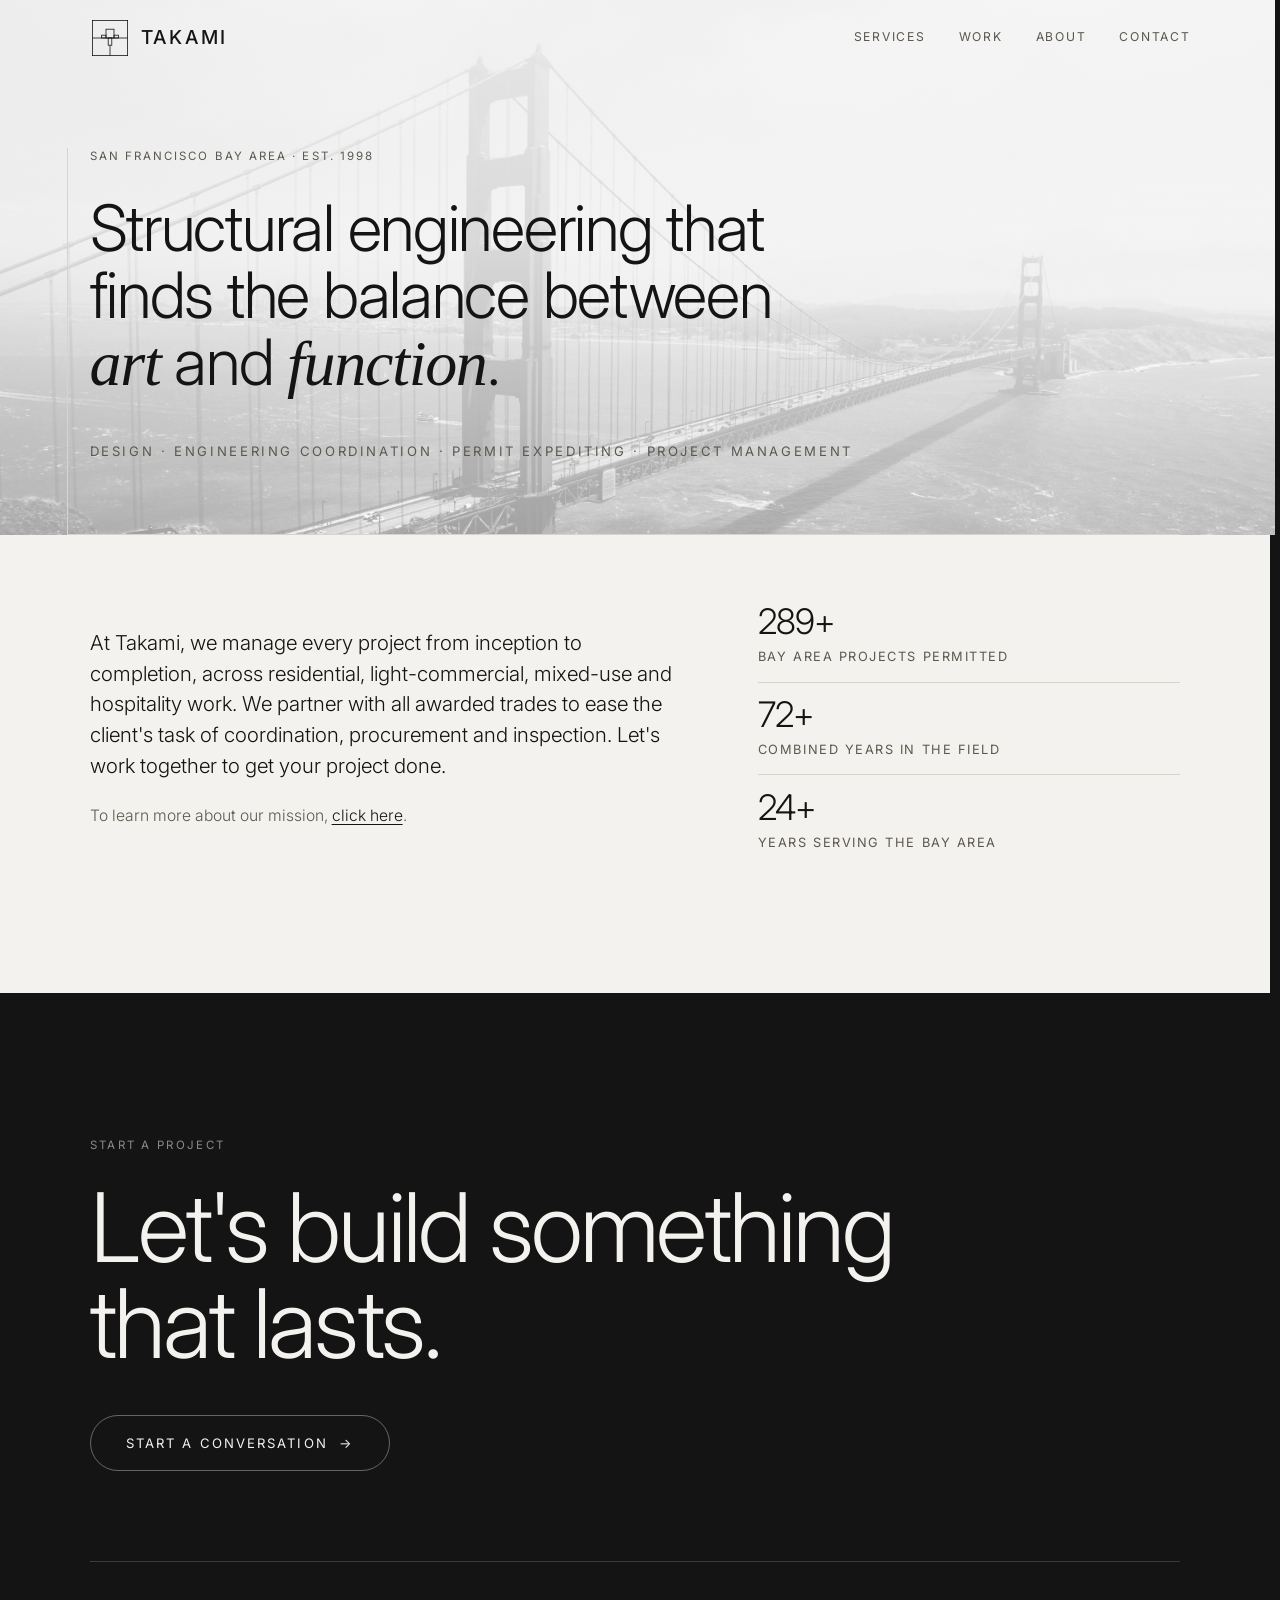
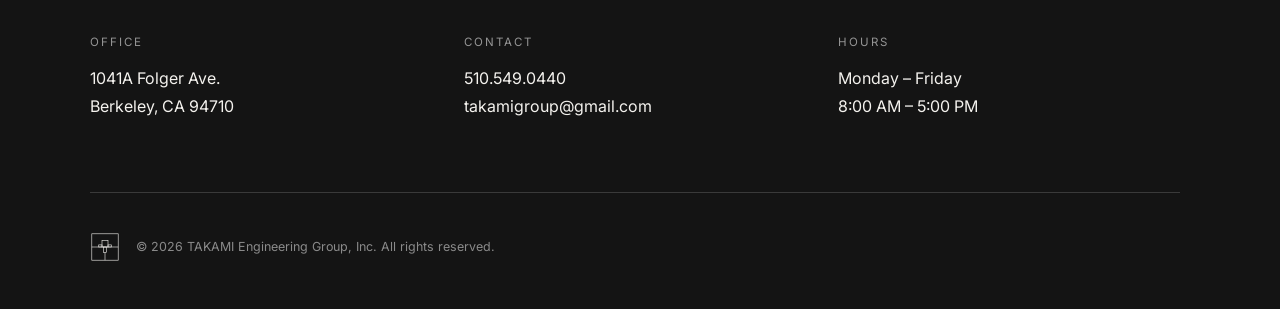
==== commit 0a04cb83: "Mobile: lift steps 01/03 onto the tower cross-braces Nudge the mobile tower down a touch from the -2" ====
--- a/index.html
+++ b/index.html
@@ -24,7 +24,7 @@
     <link rel="preconnect" href="https://fonts.googleapis.com">
     <link rel="preconnect" href="https://fonts.gstatic.com" crossorigin>
     <link href="https://fonts.googleapis.com/css2?family=Inter:wght@300;400;500&display=swap" rel="stylesheet">
-    <link rel="stylesheet" href="styles.css?v=91">
+    <link rel="stylesheet" href="styles.css?v=92">
 </head>
 
 <body class="home">
@@ -174,7 +174,7 @@
         </div>
     </footer>
 
-    <script src="site.js?v=91"></script>
+    <script src="site.js?v=92"></script>
 
 </body>
 
--- a/styles.css
+++ b/styles.css
@@ -2392,14 +2392,18 @@
 /* Process bridge on phones — placed after the base .journey rules so these win
    on source order. Smaller copy + a slightly bolder drawn spine. */
 @media (max-width: 720px) {
-    /* Match the DESKTOP bridge framing: same tower-zoom (1.75) and the base
-       -26px position, so the four steps land at the same image fractions the
-       desktop uses (~0.15 / 0.27 / 0.39 / 0.51). fitBridge reads this same zoom
-       for the leg/column width, auto-fitting the smaller mobile font to 3 lines —
-       so the framing carries over under the new font/spacing. (No ::before
-       override here: it inherits the base center -26px / auto 175%.) */
+    /* Match the DESKTOP bridge framing: same tower-zoom (1.75) drives fitBridge's
+       leg/column width, auto-fitting the smaller mobile font to 3 lines. */
     .process-band {
         --tower-zoom: 1.75;
+    }
+
+    /* Nudge the tower down a touch from the -26px base (so the steps sit a little
+       higher on the image): 01 and 03 land centred on the tower's cross-braces
+       (image-fracs ~0.107 and ~0.343) with the bright opening on 02, and each
+       description clears the brace below it. */
+    .process-band::before {
+        background-position: center 35px;
     }
 
     /* smaller number circles + rail + a thinner drawn spine → more room for copy,
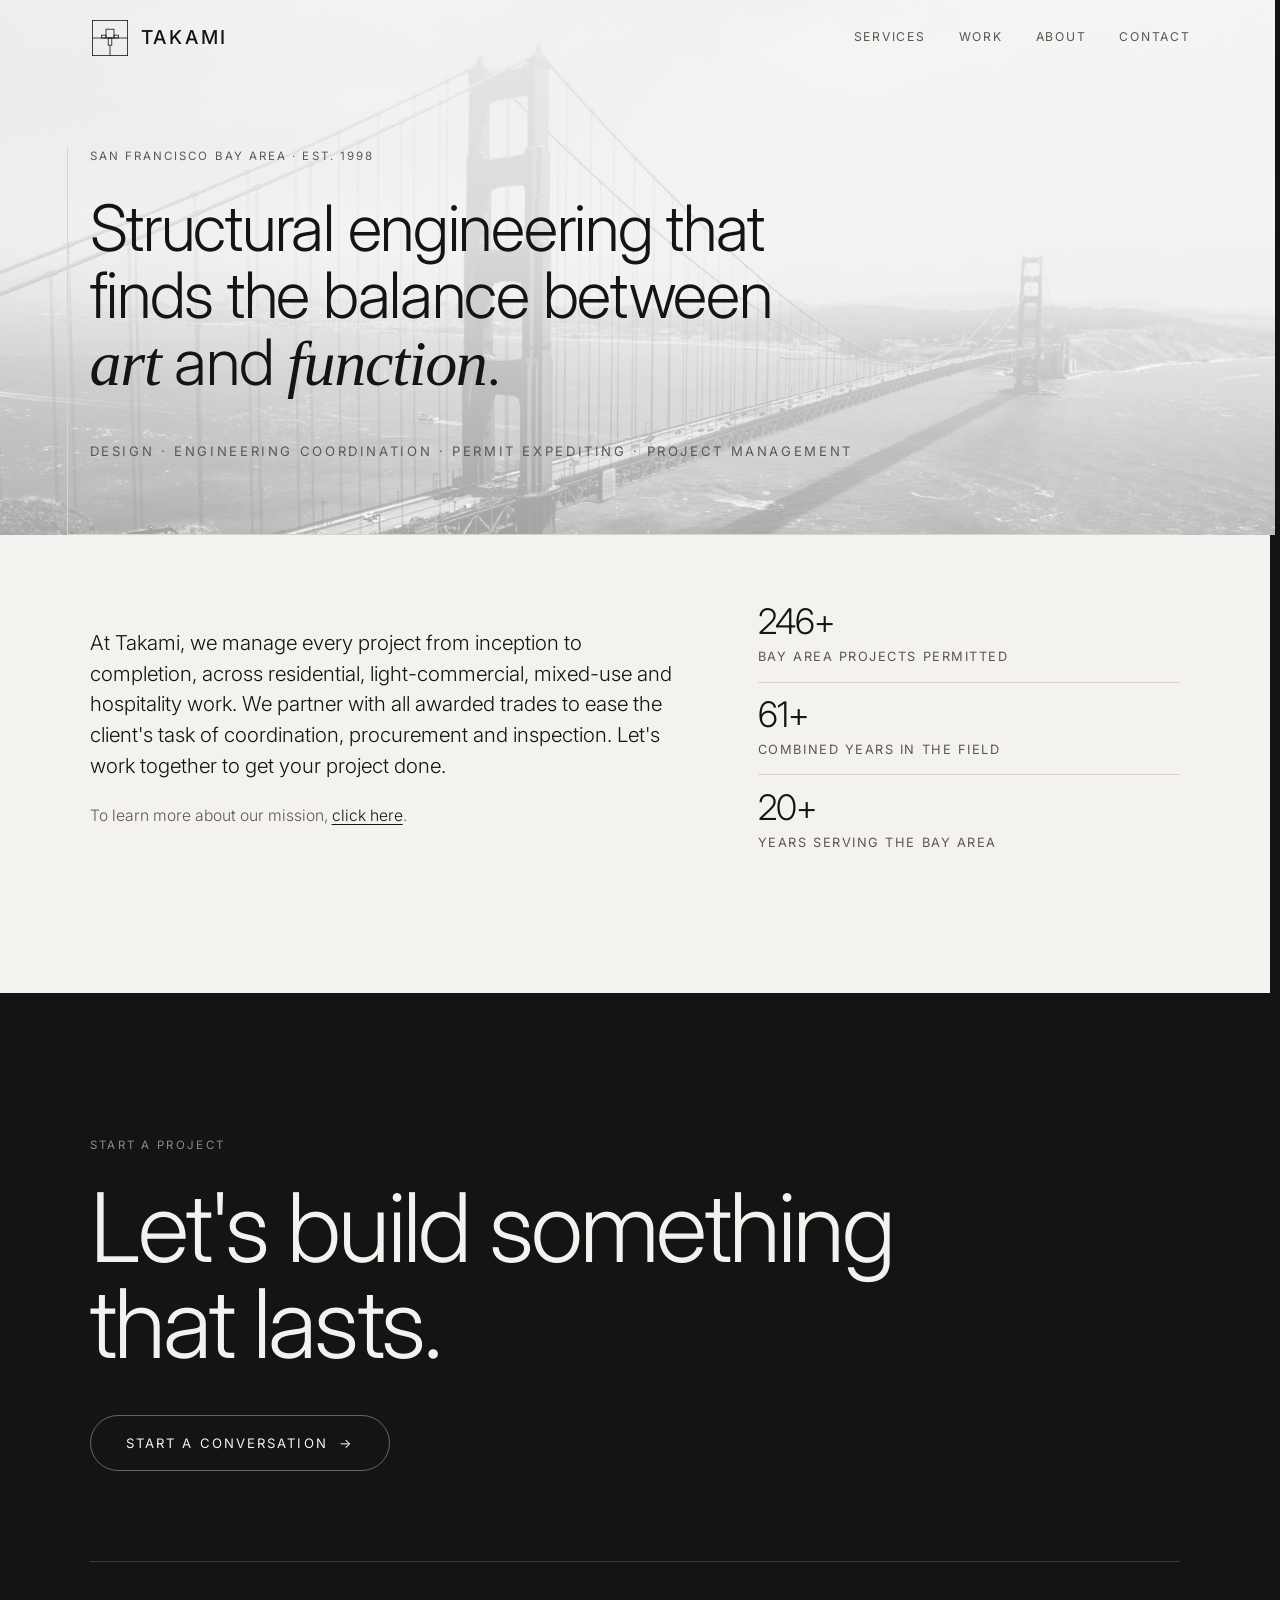
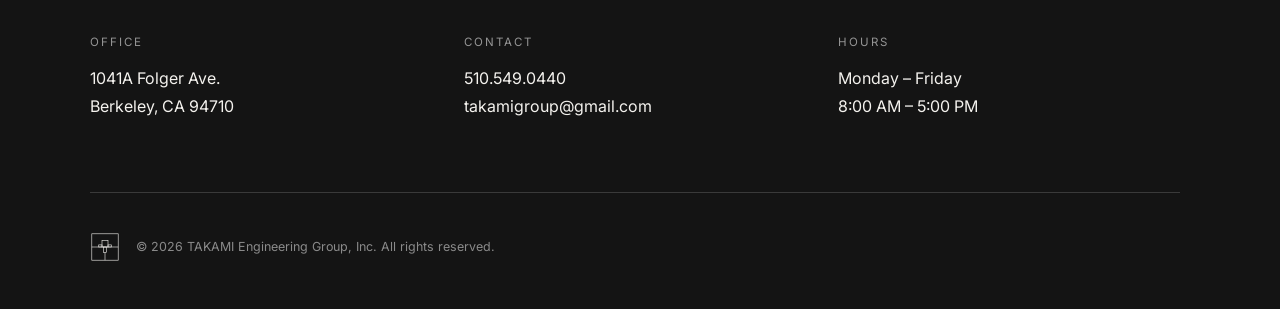
==== commit 48a0f4e9: "Mobile: centre the whole 01/03 text block on the tower cross-bars The step's marker center already e" ====
--- a/index.html
+++ b/index.html
@@ -24,7 +24,7 @@
     <link rel="preconnect" href="https://fonts.googleapis.com">
     <link rel="preconnect" href="https://fonts.gstatic.com" crossorigin>
     <link href="https://fonts.googleapis.com/css2?family=Inter:wght@300;400;500&display=swap" rel="stylesheet">
-    <link rel="stylesheet" href="styles.css?v=92">
+    <link rel="stylesheet" href="styles.css?v=93">
 </head>
 
 <body class="home">
@@ -174,7 +174,7 @@
         </div>
     </footer>
 
-    <script src="site.js?v=92"></script>
+    <script src="site.js?v=93"></script>
 
 </body>
 
--- a/styles.css
+++ b/styles.css
@@ -2398,12 +2398,13 @@
         --tower-zoom: 1.75;
     }
 
-    /* Nudge the tower down a touch from the -26px base (so the steps sit a little
-       higher on the image): 01 and 03 land centred on the tower's cross-braces
-       (image-fracs ~0.107 and ~0.343) with the bright opening on 02, and each
-       description clears the brace below it. */
+    /* Position the tower so the ENTIRE text block (title + description) of steps
+       01 and 03 sits centred over the tower's two dark cross-members (the upper
+       portal and the deck band), with the bright opening on 02. The two dark
+       bands are ~348px apart vs the ~357px block spacing, so -20px splits the
+       small difference (each block within a few px of its band centre). */
     .process-band::before {
-        background-position: center 35px;
+        background-position: center -20px;
     }
 
     /* smaller number circles + rail + a thinner drawn spine → more room for copy,
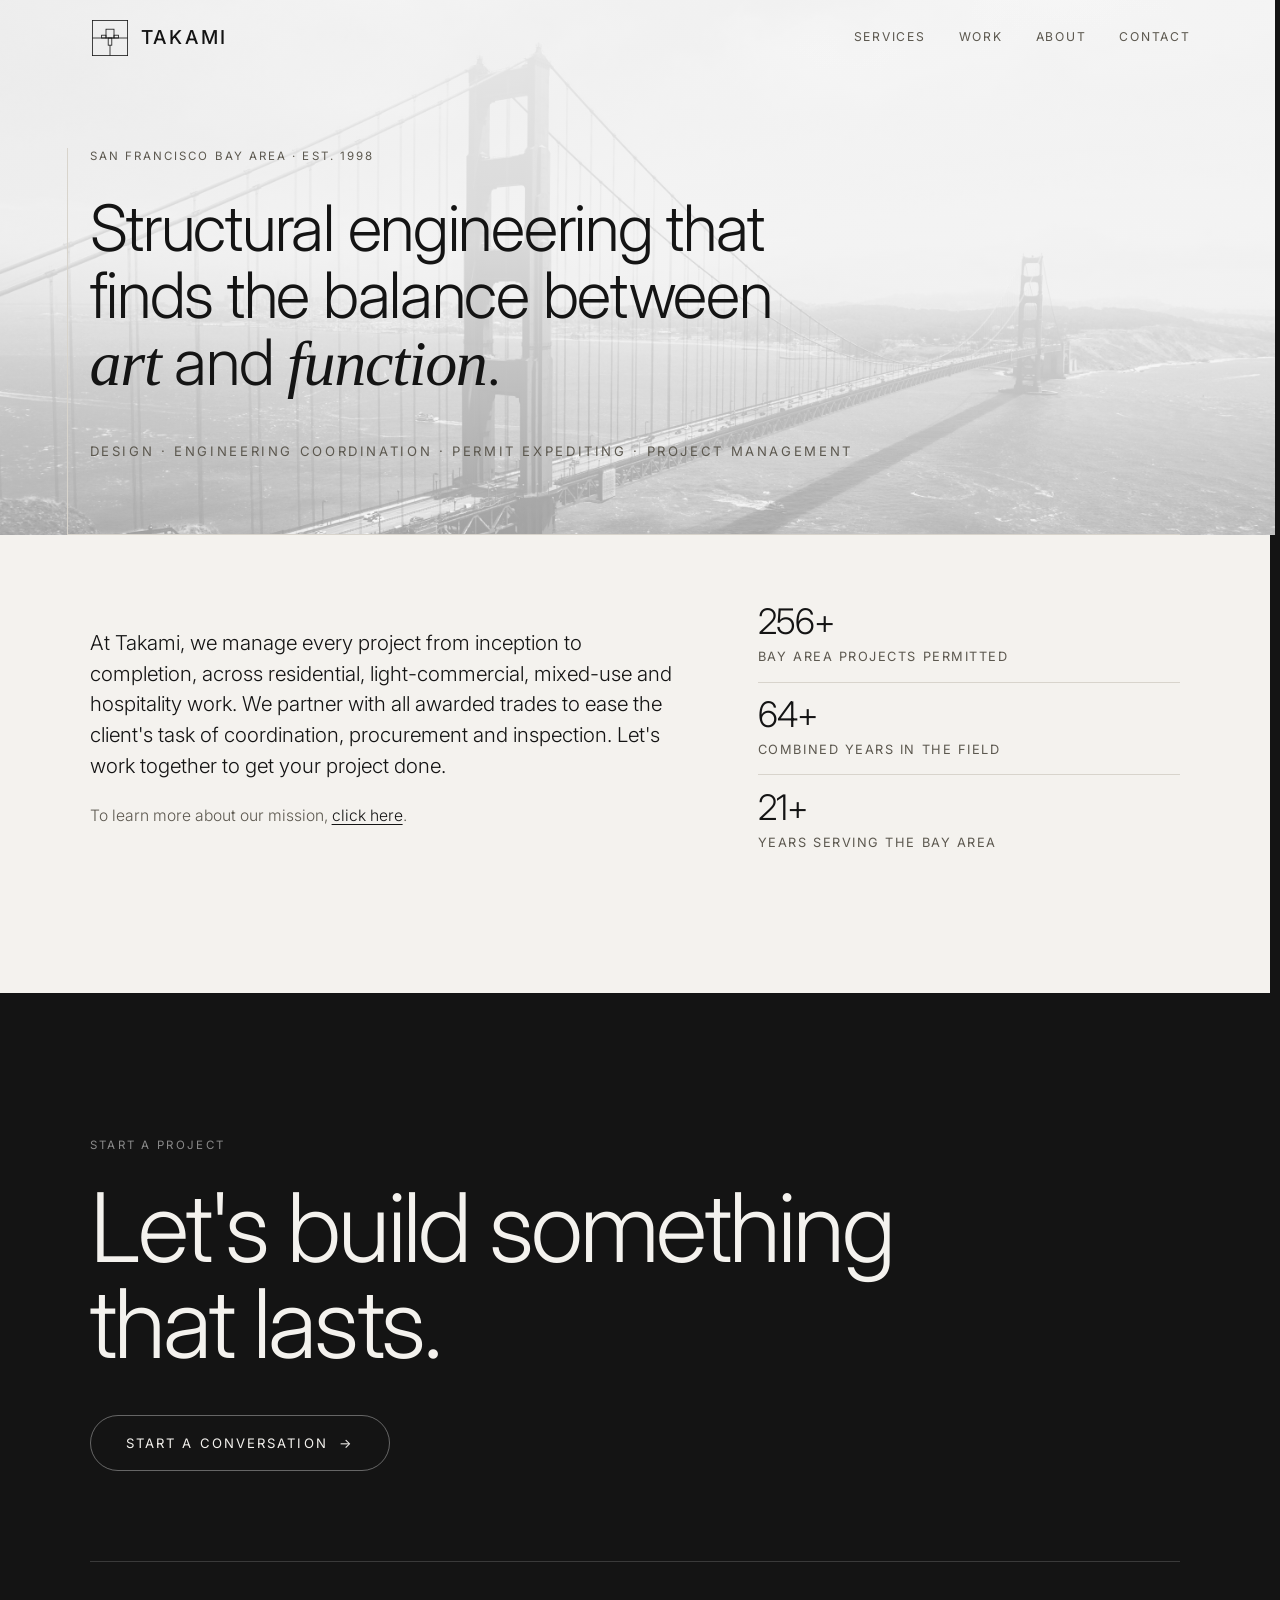
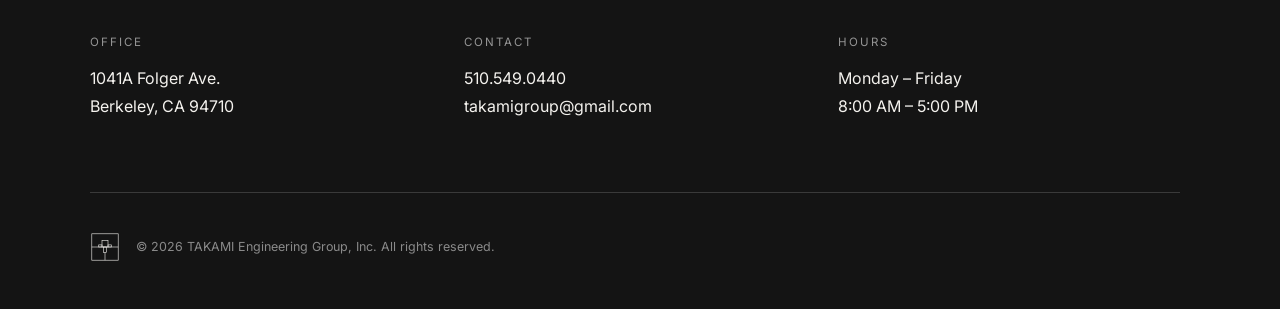
==== commit 8f2686cf: "Mobile: desktop bridge framing +few px down; fix founder-quote orphans - Bridge: revert to the deskt" ====
--- a/index.html
+++ b/index.html
@@ -24,7 +24,7 @@
     <link rel="preconnect" href="https://fonts.googleapis.com">
     <link rel="preconnect" href="https://fonts.gstatic.com" crossorigin>
     <link href="https://fonts.googleapis.com/css2?family=Inter:wght@300;400;500&display=swap" rel="stylesheet">
-    <link rel="stylesheet" href="styles.css?v=93">
+    <link rel="stylesheet" href="styles.css?v=94">
 </head>
 
 <body class="home">
@@ -174,7 +174,7 @@
         </div>
     </footer>
 
-    <script src="site.js?v=93"></script>
+    <script src="site.js?v=94"></script>
 
 </body>
 
--- a/styles.css
+++ b/styles.css
@@ -2377,6 +2377,16 @@
         text-align: center;
     }
 
+    /* Founder quote: the desktop 34rem cap never engages on phones (always 90vw),
+       and 90vw wraps differently per device — some widths orphan a single word
+       ("process.", "lightly.") on the last line. Cap the width at 21rem (~336px)
+       so every phone gets the same clean wrap: "Takami Engineering Group" stays on
+       line 1 and every line stays full, with NO reliance on text-wrap: pretty
+       (which some mobile browsers ignore). Verified greedy-wrap at 336px. */
+    .quote {
+        max-width: min(90vw, 21rem);
+    }
+
     /* S2 — the Bay Area map has no hover spotlight on touch, so shrink it (it
        ate a whole screen as a faint ghost) and lift the base opacity so it
        reads as a deliberate small graphic */
@@ -2386,6 +2396,15 @@
 
     .difference__map::before {
         opacity: 0.4;
+    }
+}
+
+/* Very narrow phones (SE-1 class): 90vw drops below the 21rem quote cap, so the
+   24px quote lead would split "Takami Engineering Group" across two lines. Shrink
+   it just enough to keep the name on line 1 and the wrap clean. */
+@media (max-width: 360px) {
+    .quote__lead {
+        font-size: 1.35rem;
     }
 }
 
@@ -2398,13 +2417,9 @@
         --tower-zoom: 1.75;
     }
 
-    /* Position the tower so the ENTIRE text block (title + description) of steps
-       01 and 03 sits centred over the tower's two dark cross-members (the upper
-       portal and the deck band), with the bright opening on 02. The two dark
-       bands are ~348px apart vs the ~357px block spacing, so -20px splits the
-       small difference (each block within a few px of its band centre). */
+    /* Same framing as desktop (base -26px), nudged a few pixels down. */
     .process-band::before {
-        background-position: center -20px;
+        background-position: center -18px;
     }
 
     /* smaller number circles + rail + a thinner drawn spine → more room for copy,
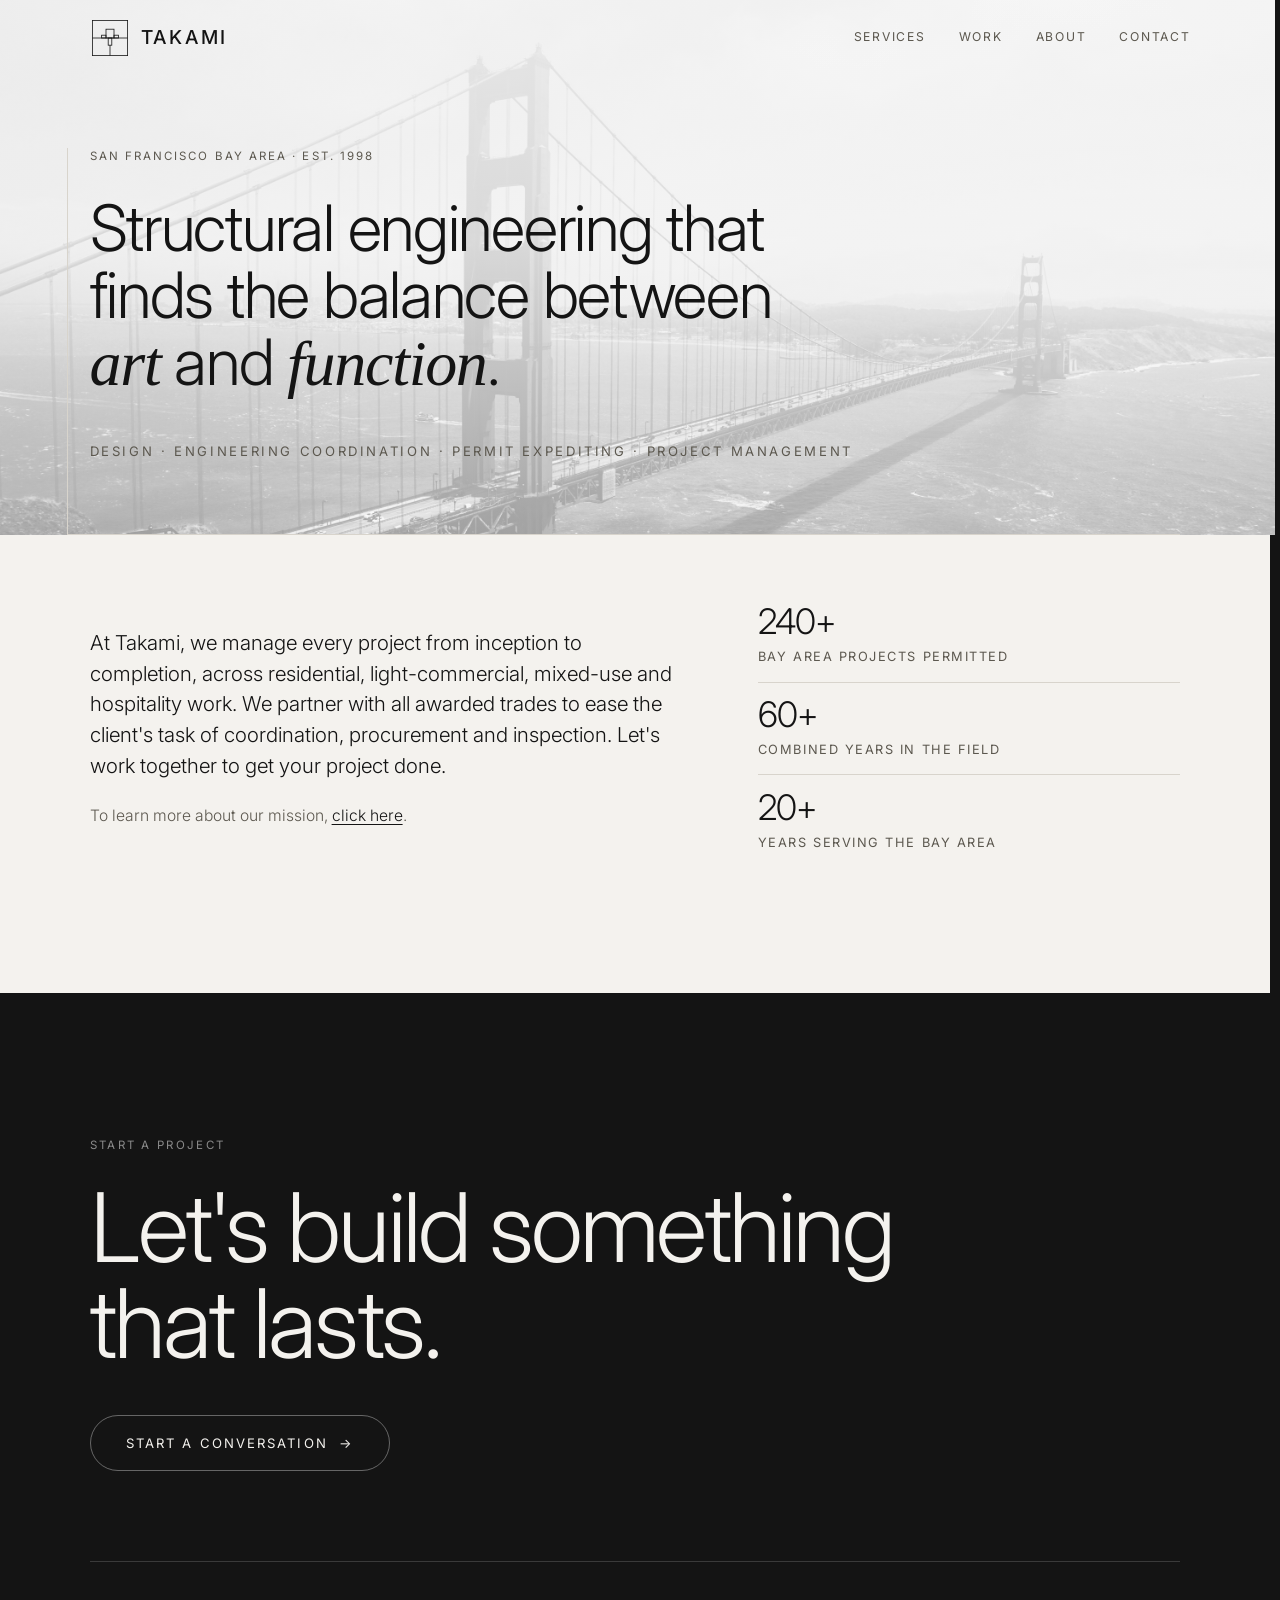
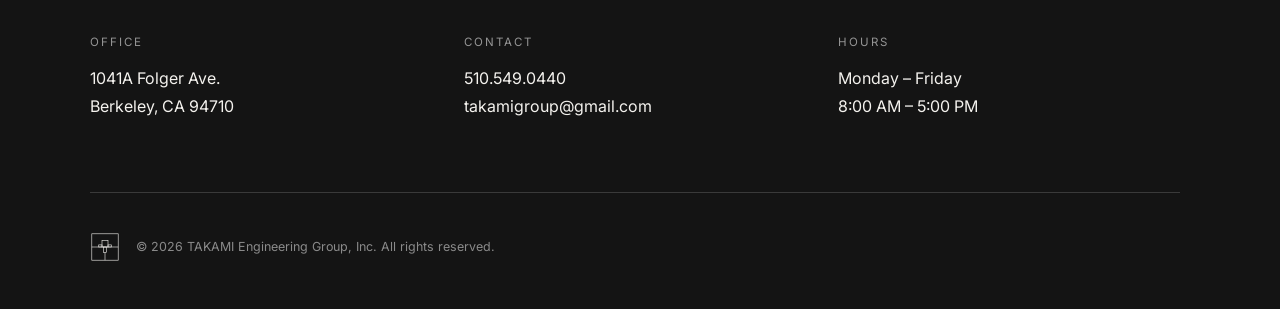
==== commit 23f669b1: "Quote: font-relative widths so lines stay full at every size (desktop too) The founder quote orphane" ====
--- a/index.html
+++ b/index.html
@@ -24,7 +24,7 @@
     <link rel="preconnect" href="https://fonts.googleapis.com">
     <link rel="preconnect" href="https://fonts.gstatic.com" crossorigin>
     <link href="https://fonts.googleapis.com/css2?family=Inter:wght@300;400;500&display=swap" rel="stylesheet">
-    <link rel="stylesheet" href="styles.css?v=94">
+    <link rel="stylesheet" href="styles.css?v=95">
 </head>
 
 <body class="home">
@@ -174,7 +174,7 @@
         </div>
     </footer>
 
-    <script src="site.js?v=94"></script>
+    <script src="site.js?v=95"></script>
 
 </body>
 
--- a/styles.css
+++ b/styles.css
@@ -2262,8 +2262,8 @@
 
 .quote {
     position: relative;
-    /* wide enough to keep "Takami Engineering Group" on one line */
-    max-width: min(90vw, 34rem);
+    /* holds the (self-capped) lead + body; the lead/body set their own widths */
+    max-width: min(92vw, 36rem);
     margin: 0 auto;
     padding-top: clamp(2.5rem, 7vw, 4.5rem);
 }
@@ -2288,7 +2288,11 @@
 }
 
 .quote__lead {
-    margin: 0;
+    /* width tied to the font (14x): the same clean wrap at every size —
+       "Takami Engineering Group" on line 1, no orphaned last word — with no
+       reliance on text-wrap: pretty. 14em = 336px at 24px, 560px at 40px. */
+    max-width: 14em;
+    margin: 0 auto;
     font-family: Georgia, "Times New Roman", serif;
     font-style: italic;
     font-weight: 300;
@@ -2299,7 +2303,9 @@
 }
 
 .quote__body {
-    max-width: 54ch;
+    /* font-relative width so the body last lines stay full at every size too
+       (was 54ch, which went wide enough to orphan "lightly." / "we serve.") */
+    max-width: 26em;
     margin: 1.5rem auto 0;
     color: var(--ink-soft);
     font-size: clamp(1rem, 1.4vw, 1.1rem);
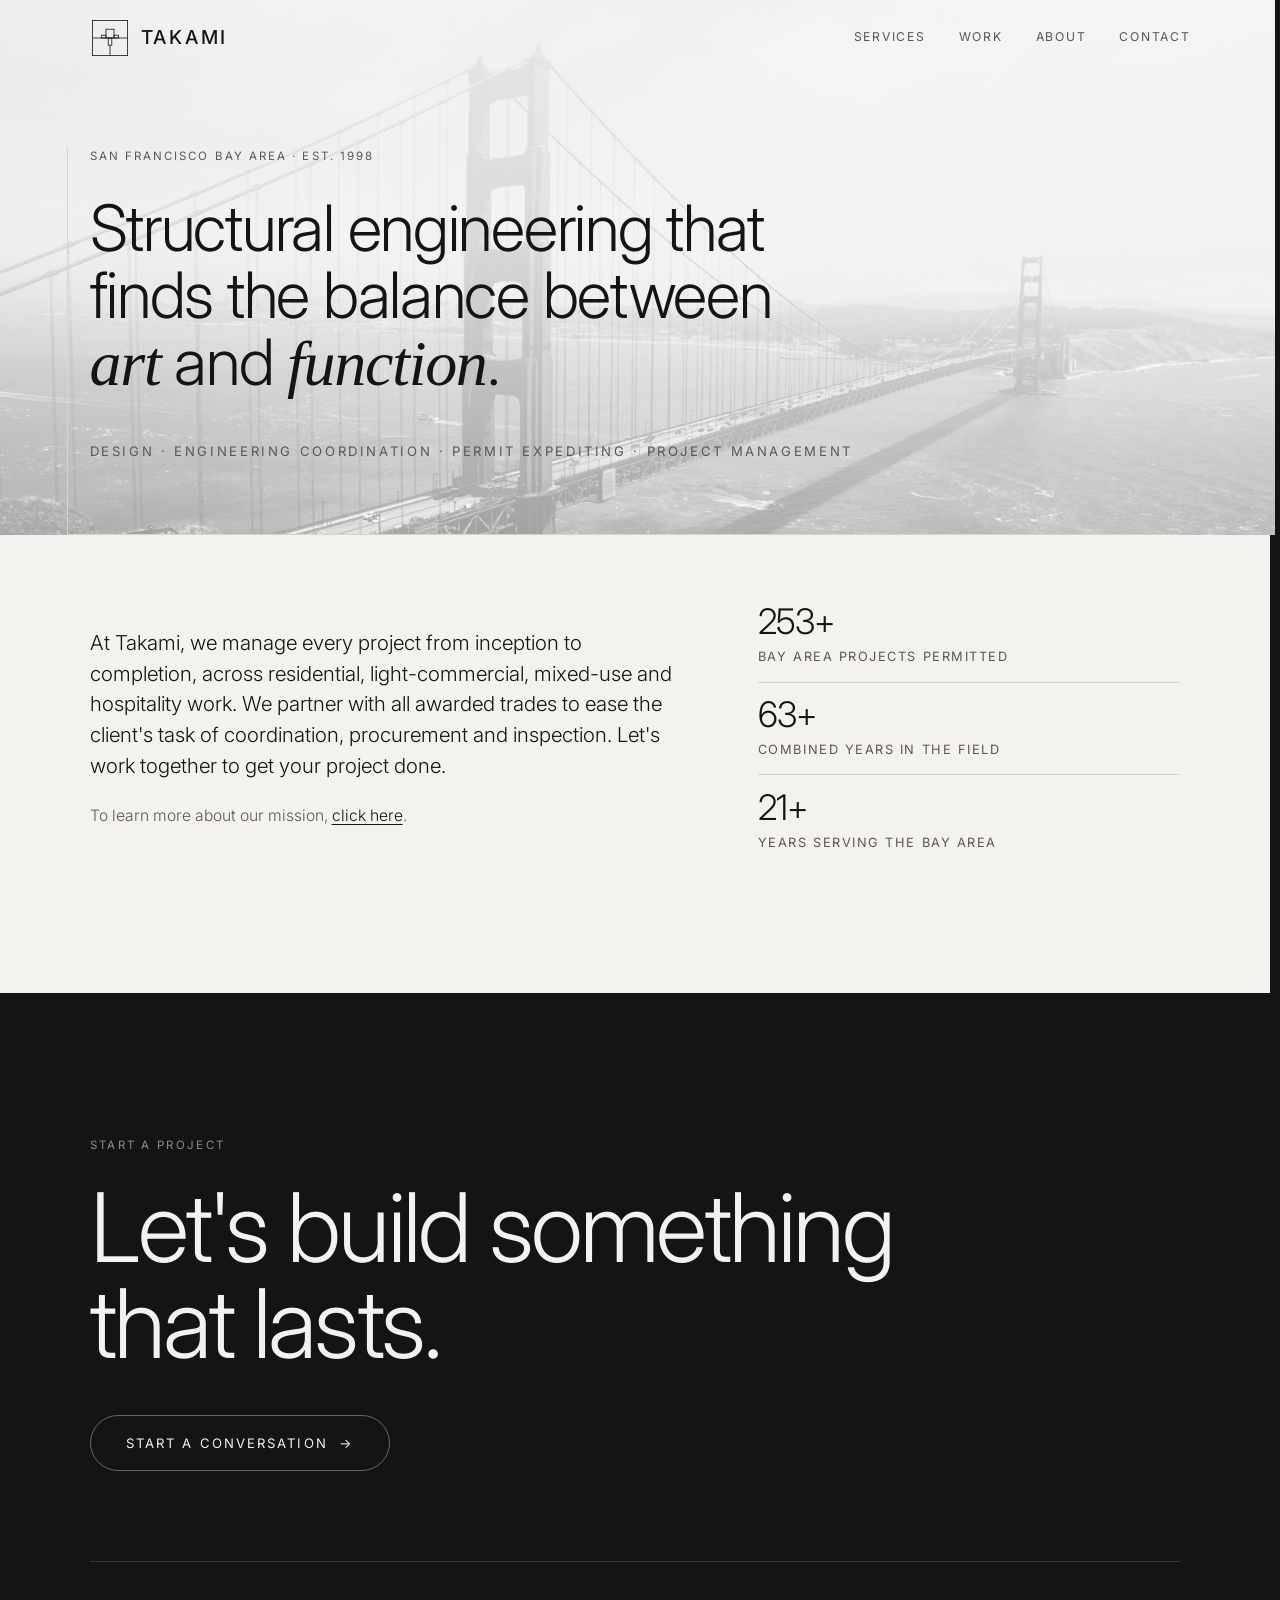
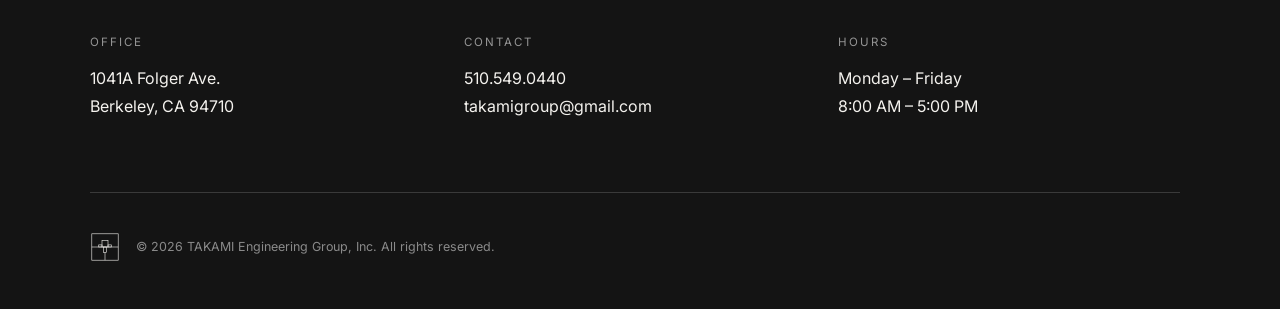
==== commit 91afbea4: "Mobile menu: full-height overlay + clean hamburger/X (all pages) Two fixes to the shared mobile nav:" ====
--- a/index.html
+++ b/index.html
@@ -24,7 +24,7 @@
     <link rel="preconnect" href="https://fonts.googleapis.com">
     <link rel="preconnect" href="https://fonts.gstatic.com" crossorigin>
     <link href="https://fonts.googleapis.com/css2?family=Inter:wght@300;400;500&display=swap" rel="stylesheet">
-    <link rel="stylesheet" href="styles.css?v=95">
+    <link rel="stylesheet" href="styles.css?v=96">
 </head>
 
 <body class="home">
@@ -174,7 +174,7 @@
         </div>
     </footer>
 
-    <script src="site.js?v=95"></script>
+    <script src="site.js?v=96"></script>
 
 </body>
 
--- a/styles.css
+++ b/styles.css
@@ -315,28 +315,46 @@
 /* --- mobile menu toggle --- */
 .nav__toggle {
     display: none;
-    flex-direction: column;
-    gap: 5px;
+    position: relative;
+    width: 24px;
+    height: 16px;
+    box-sizing: content-box;
+    padding: 0.5rem;
+    margin: -0.5rem;
     -webkit-appearance: none;
     appearance: none;
     background: none;
     border: 0;
-    padding: 0.5rem;
-    margin: -0.5rem;
     cursor: pointer;
     color: var(--ink);
 }
 
+/* Each bar is centred on the button (left/top 50%) and offset only by transform,
+   so the two outer bars land on the EXACT same point when open — a clean X with
+   no sub-pixel gap (the old flex + 1.5px translate left dots on iOS). Only
+   transform/opacity animate, so it stays smooth on every browser. */
 .nav__toggle span {
-    display: block;
+    position: absolute;
+    left: 50%;
+    top: 50%;
     width: 24px;
     height: 1.5px;
+    margin: -0.75px 0 0 -12px;
     background: currentColor;
-    transition: transform 0.35s var(--ease), opacity 0.3s var(--ease);
+    transform-origin: center;
+    transition: transform 0.3s var(--ease), opacity 0.2s var(--ease);
+}
+
+.nav__toggle span:nth-child(1) {
+    transform: translateY(-6px) rotate(0);
+}
+
+.nav__toggle span:nth-child(3) {
+    transform: translateY(6px) rotate(0);
 }
 
 .nav__toggle.is-open span:nth-child(1) {
-    transform: translateY(6.5px) rotate(45deg);
+    transform: translateY(0) rotate(45deg);
 }
 
 .nav__toggle.is-open span:nth-child(2) {
@@ -344,26 +362,31 @@
 }
 
 .nav__toggle.is-open span:nth-child(3) {
-    transform: translateY(-6.5px) rotate(-45deg);
+    transform: translateY(0) rotate(-45deg);
 }
 
 @media (max-width: 720px) {
     .nav__toggle {
-        display: inline-flex;
-    }
-
+        display: block;
+    }
+
+    /* Full-height overlay from the header to the bottom of the screen, so no page
+       content peeks below the menu. Fades + eases down as one smooth panel. */
     .nav__links {
         position: fixed;
         top: var(--header-h);
         left: 0;
         right: 0;
+        bottom: 0;
         flex-direction: column;
         align-items: stretch;
+        justify-content: flex-start;
         gap: 0;
         padding: 0.25rem var(--pad) 1.25rem;
         background: var(--paper);
-        border-bottom: 1px solid var(--line);
-        transform: translateY(-10px);
+        overflow-y: auto;
+        -webkit-overflow-scrolling: touch;
+        transform: translateY(-8px);
         opacity: 0;
         visibility: hidden;
         transition: opacity 0.3s var(--ease), transform 0.3s var(--ease),
@@ -395,7 +418,8 @@
 
 /* ---------------------------------------------------------------- Intro */
 
-body.intro-lock {
+body.intro-lock,
+body.nav-open {
     overflow: hidden;
 }
 
